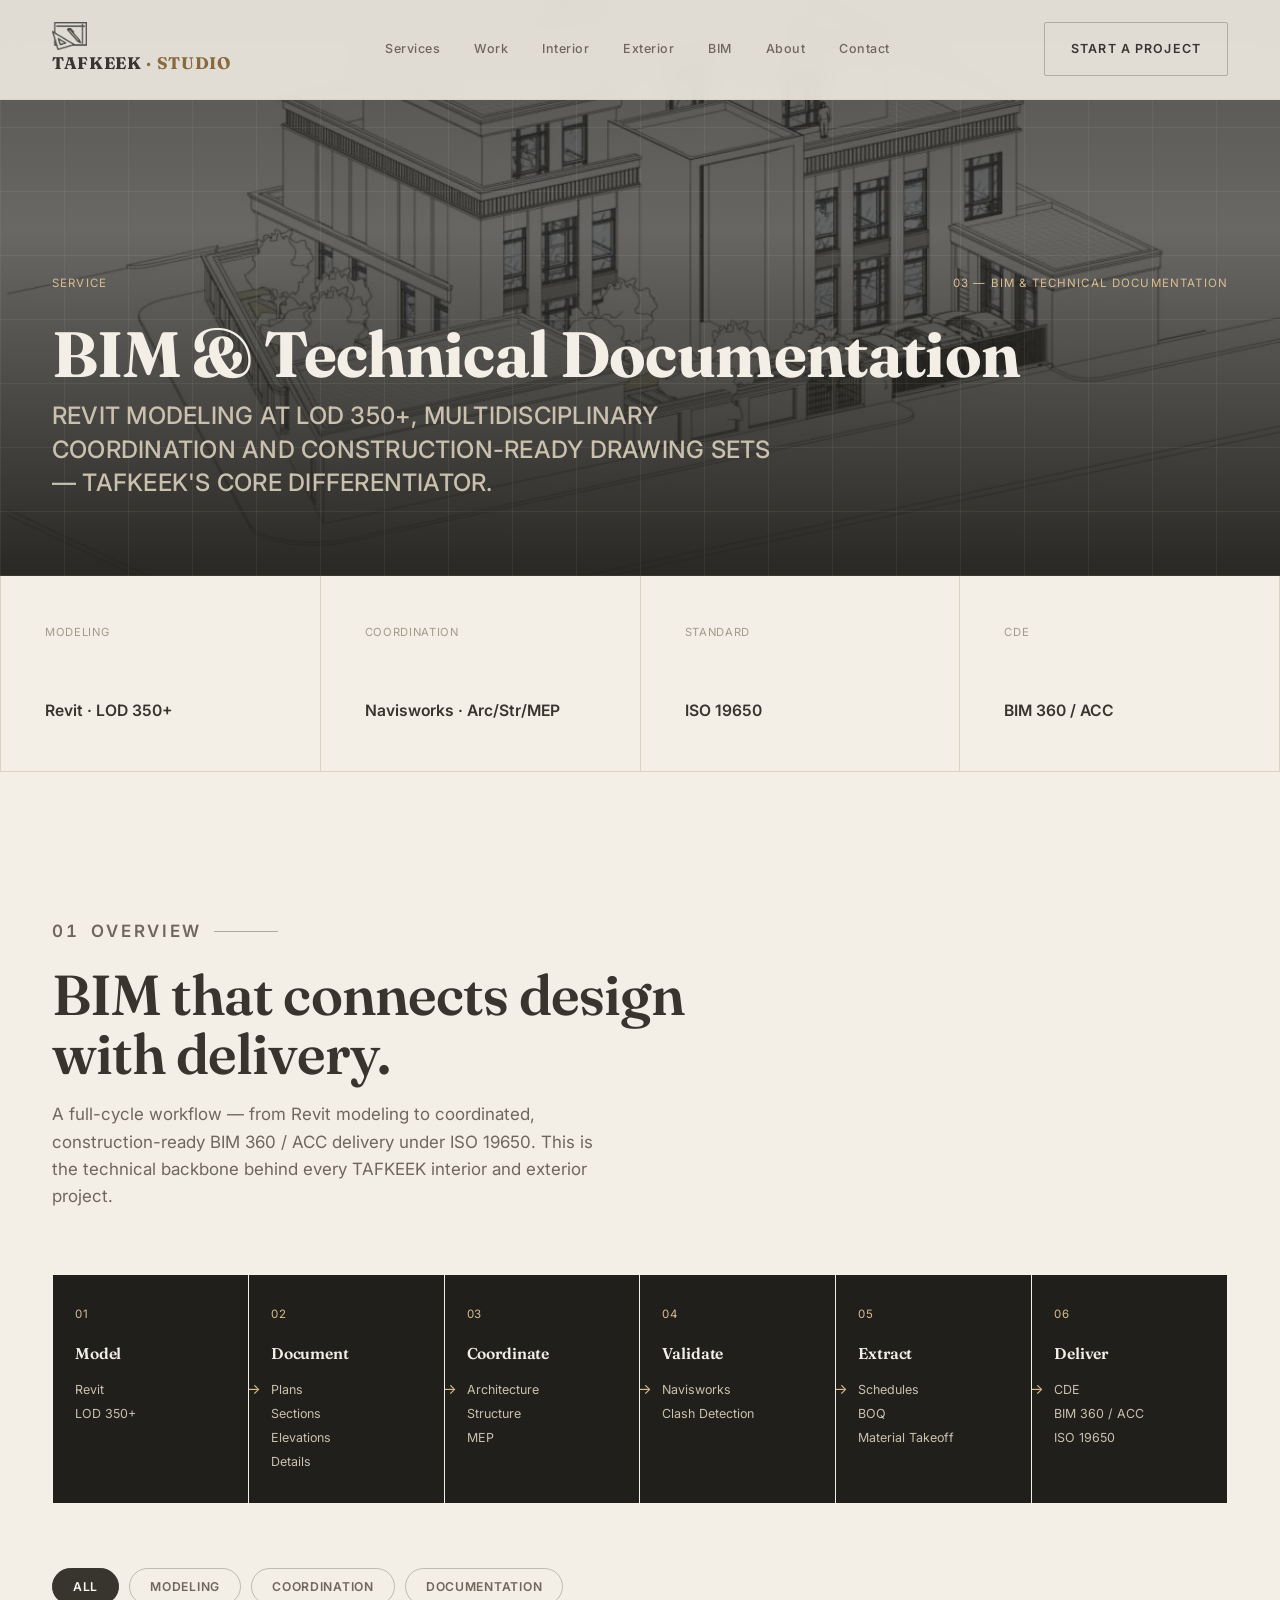
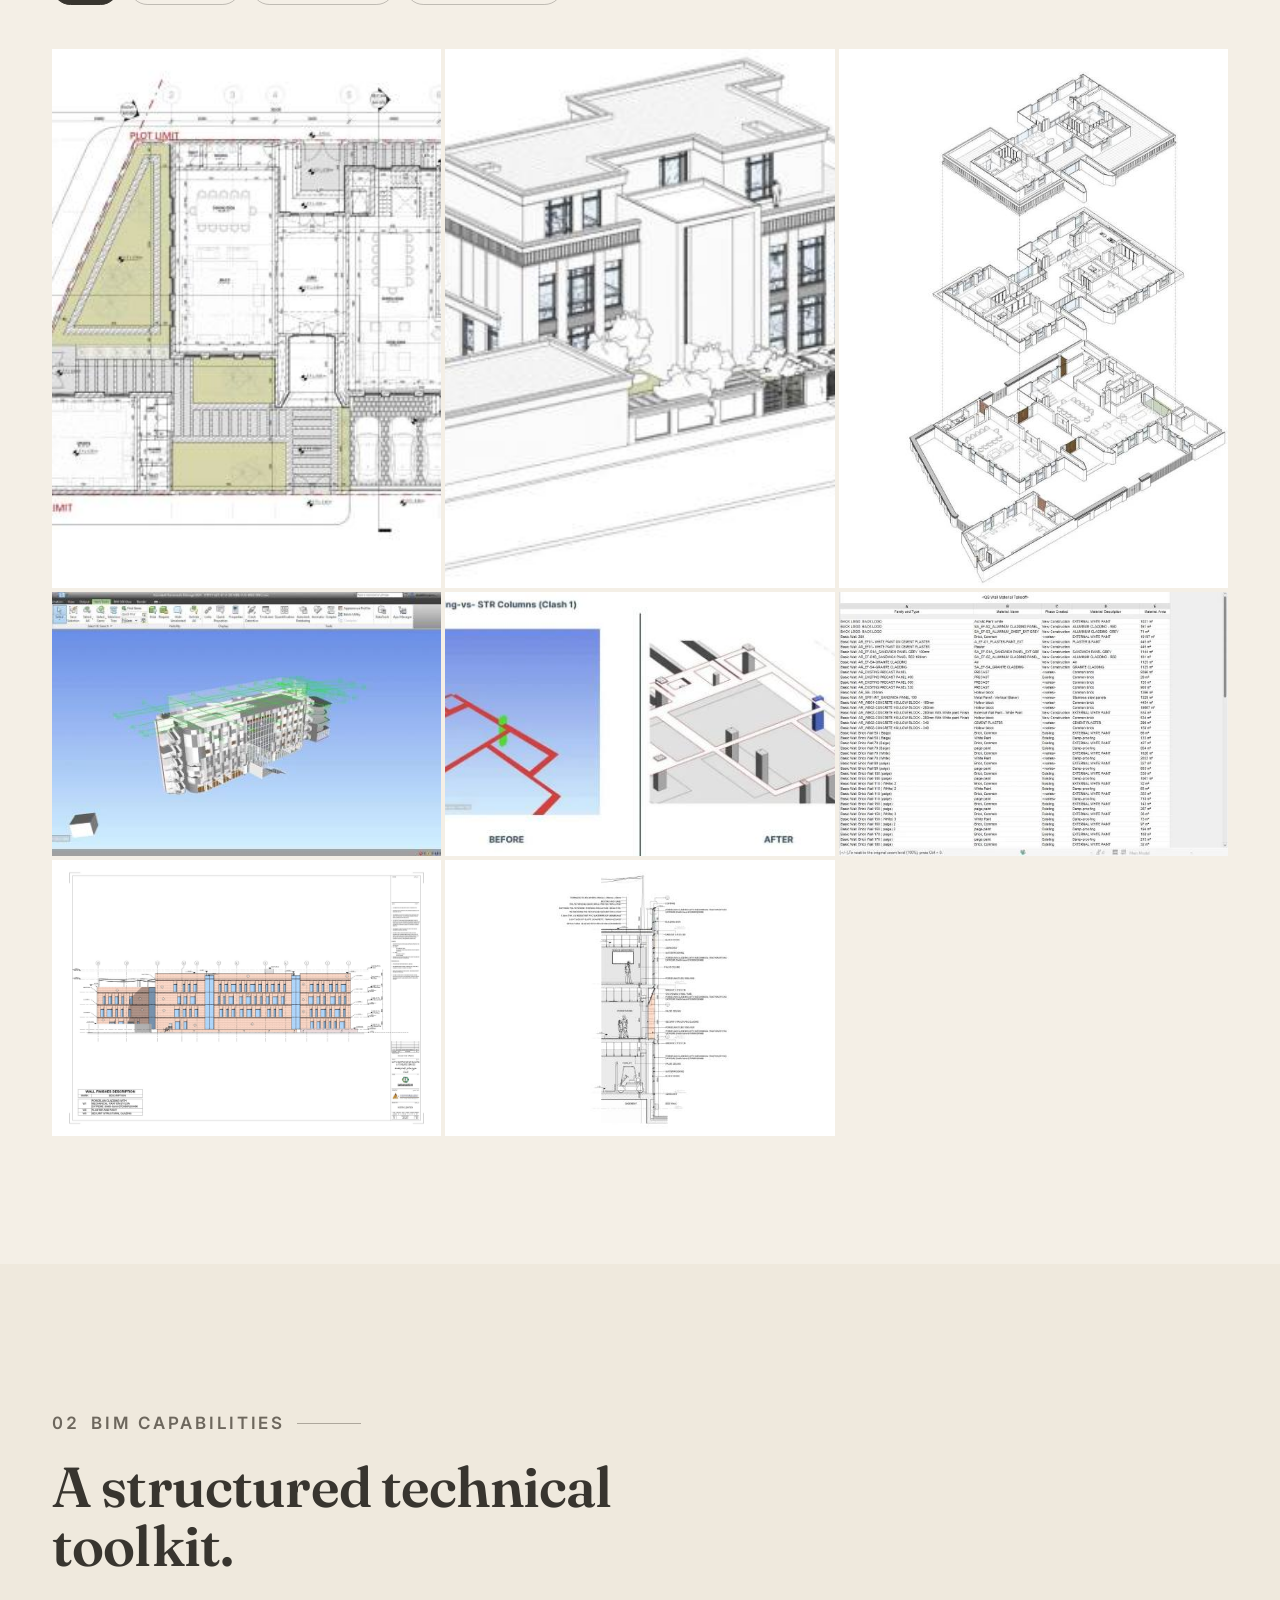
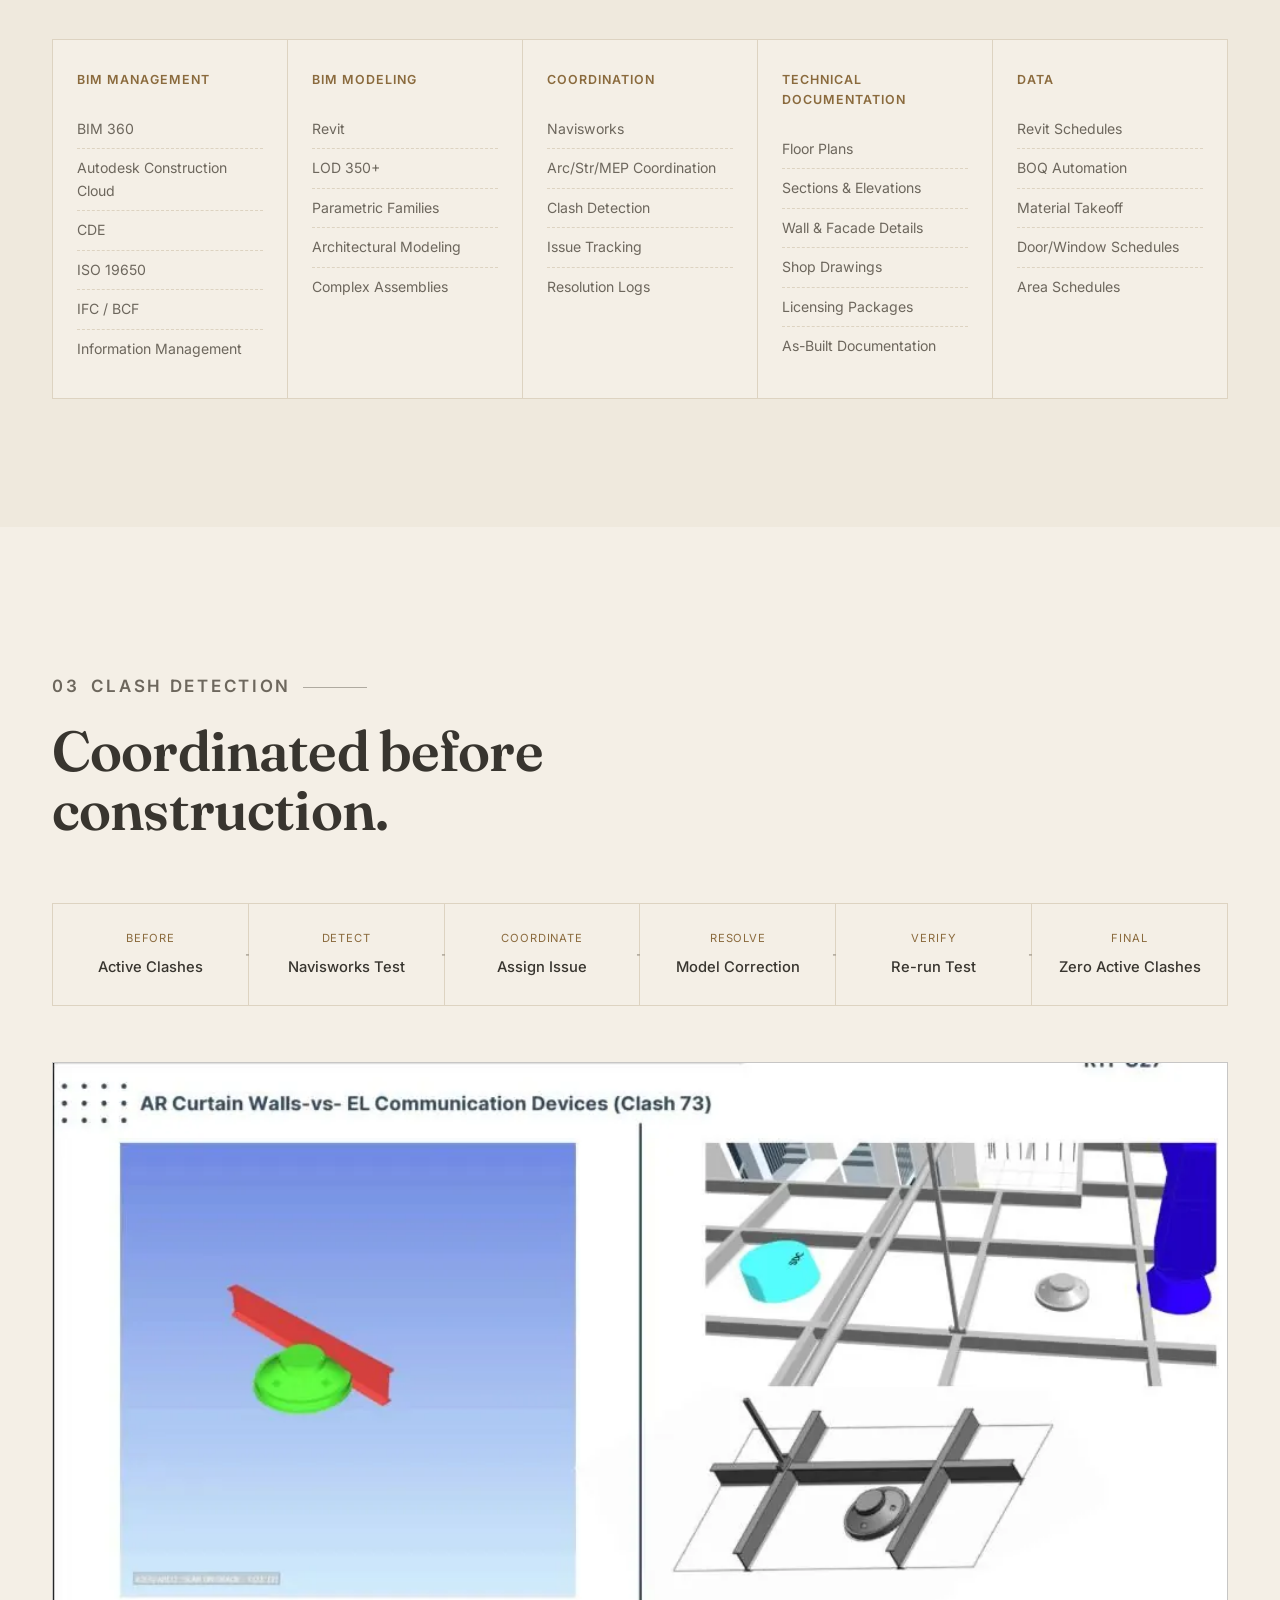
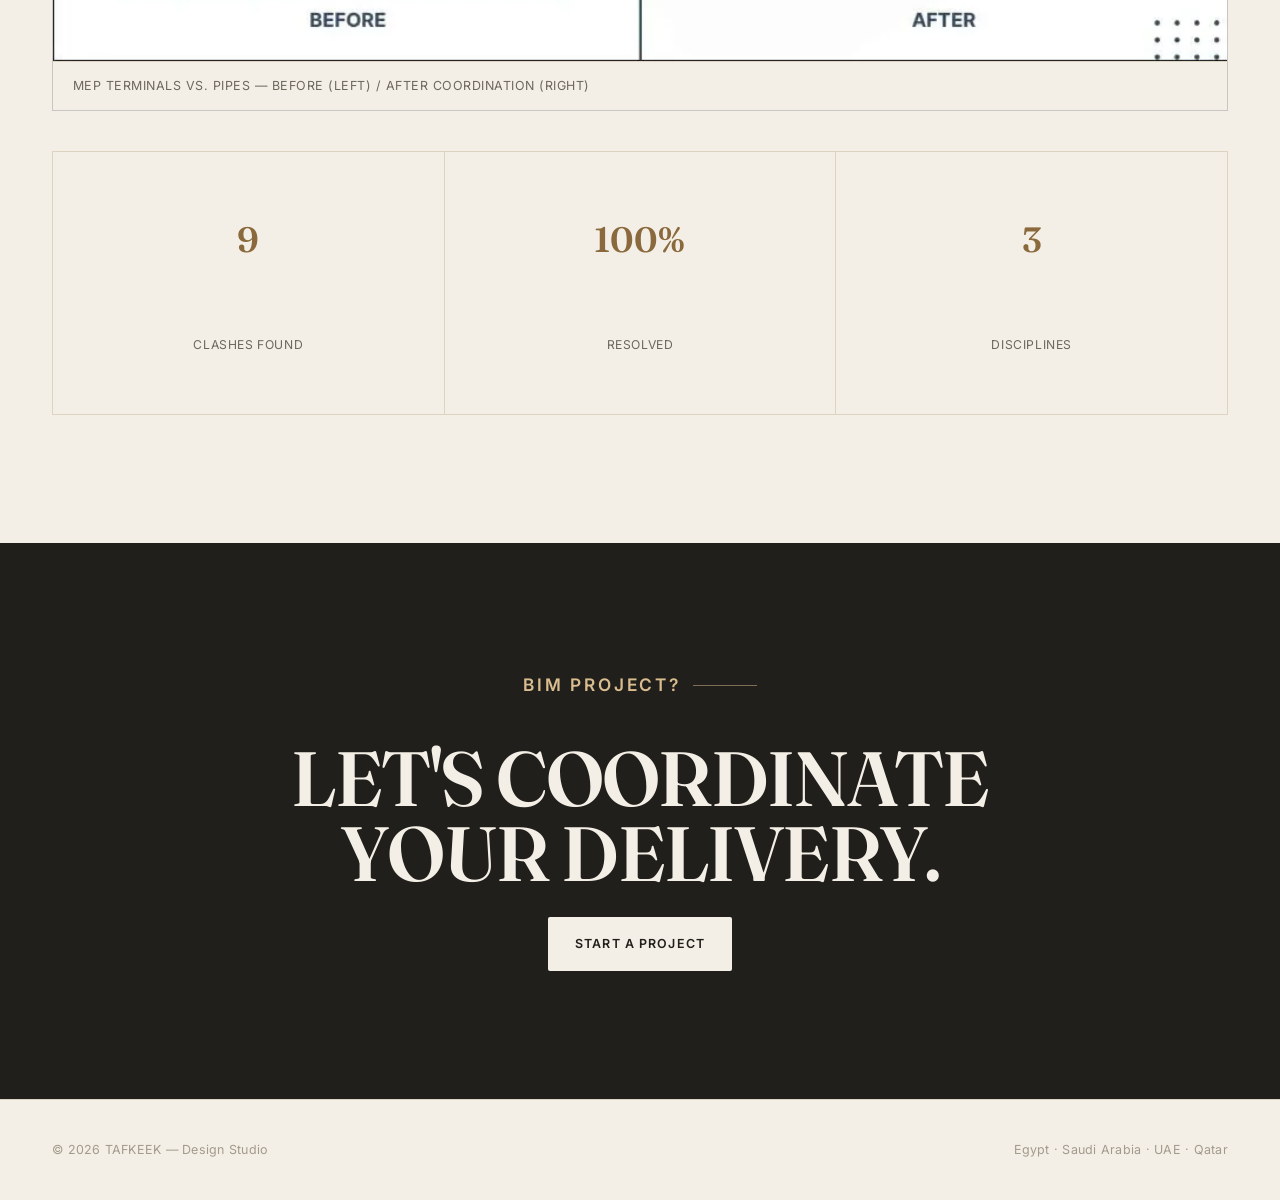
==== bim.html @ fb758d3e "Initial commit: TAFKEEK company portfolio site Multi-page static site (Interior, Exterior, BIM) with" ====
<!DOCTYPE html>
<html lang="en">
<head>
<meta charset="UTF-8">
<meta name="viewport" content="width=device-width, initial-scale=1.0">
<title>BIM &amp; Technical Documentation | TAFKEEK</title>
<meta name="description" content="TAFKEEK BIM & technical documentation — Revit modeling at LOD 350+, Navisworks coordination, clash detection and construction-ready drawing sets.">
<meta name="theme-color" content="#211f1b">
<meta property="og:type" content="website">
<meta property="og:title" content="BIM & Technical Documentation | TAFKEEK">
<meta property="og:image" content="img/model3d.webp">
<link rel="icon" type="image/png" sizes="32x32" href="img/favicon-32.png">
<link rel="preconnect" href="https://fonts.googleapis.com">
<link rel="preconnect" href="https://fonts.gstatic.com" crossorigin>
<link href="https://fonts.googleapis.com/css2?family=Fraunces:opsz,wght@9..144,500;9..144,600;9..144,700&family=Inter:wght@400;500;600;700&display=swap" rel="stylesheet">
<link rel="stylesheet" href="styles.css">
</head>
<body>

<header>
  <div class="nav">
    <a href="index.html#top" class="nav-id"><img src="img/tafkeek-icon.webp" alt="TAFKEEK" style="height:28px;width:auto;vertical-align:middle;margin-right:8px;">TAFKEEK<span> · STUDIO</span></a>
    <nav class="nav-links" id="navLinks">
      <a href="index.html#services">Services</a>
      <a href="index.html#work">Work</a>
      <a href="interior.html">Interior</a>
      <a href="exterior.html">Exterior</a>
      <a href="bim.html">BIM</a>
      <a href="index.html#about">About</a>
      <a href="index.html#contact">Contact</a>
    </nav>
    <div class="nav-actions">
      <a href="index.html#contact" class="btn btn-line">Start a Project</a>
      <button class="hamburger" id="hamburger" aria-label="Toggle menu" aria-expanded="false" aria-controls="navLinks">
        <span></span><span></span><span></span>
      </button>
    </div>
  </div>
</header>

<main id="top">

  <section class="hero cs-hero">
    <div class="hero-bg"><img decoding="async" fetchpriority="high" src="img/model3d.webp" alt="3D isometric Revit model exterior view"></div>
    <div class="hero-grid-overlay"></div>
    <div class="wrap hero-inner">
      <div class="hero-top-line"><span>Service</span><span>03 — BIM &amp; Technical Documentation</span></div>
      <h1 class="hero-name" style="font-size:clamp(2rem,5vw,4rem);">BIM &amp; Technical Documentation</h1>
      <p class="hero-headline-sm">Revit modeling at LOD 350+, multidisciplinary coordination and construction-ready drawing sets — TAFKEEK's core differentiator.</p>
    </div>
  </section>
  <div class="cs-meta-grid">
    <div><div class="k">Modeling</div><div class="v">Revit · LOD 350+</div></div>
    <div><div class="k">Coordination</div><div class="v">Navisworks · Arc/Str/MEP</div></div>
    <div><div class="k">Standard</div><div class="v">ISO 19650</div></div>
    <div><div class="k">CDE</div><div class="v">BIM 360 / ACC</div></div>
  </div>

  <section id="overview">
    <div class="wrap">
      <div class="section-head reveal">
        <p class="eyebrow"><span class="idx">01</span> Overview</p>
        <h2 class="display-lg">BIM that connects design with delivery.</h2>
        <p class="text-dim" style="color:var(--text-dim);">A full-cycle workflow — from Revit modeling to coordinated, construction-ready BIM 360 / ACC delivery under ISO 19650. This is the technical backbone behind every TAFKEEK interior and exterior project.</p>
      </div>
      <div class="bim-flow reveal" style="margin-bottom:64px;">
        <div class="bim-step" style="background:var(--charcoal);"><span class="num">01</span><h4>Model</h4><ul><li>Revit</li><li>LOD 350+</li></ul></div>
        <div class="bim-step" style="background:var(--charcoal);"><span class="num">02</span><h4>Document</h4><ul><li>Plans</li><li>Sections</li><li>Elevations</li><li>Details</li></ul></div>
        <div class="bim-step" style="background:var(--charcoal);"><span class="num">03</span><h4>Coordinate</h4><ul><li>Architecture</li><li>Structure</li><li>MEP</li></ul></div>
        <div class="bim-step" style="background:var(--charcoal);"><span class="num">04</span><h4>Validate</h4><ul><li>Navisworks</li><li>Clash Detection</li></ul></div>
        <div class="bim-step" style="background:var(--charcoal);"><span class="num">05</span><h4>Extract</h4><ul><li>Schedules</li><li>BOQ</li><li>Material Takeoff</li></ul></div>
        <div class="bim-step" style="background:var(--charcoal);"><span class="num">06</span><h4>Deliver</h4><ul><li>CDE</li><li>BIM 360 / ACC</li><li>ISO 19650</li></ul></div>
      </div>

      <div class="gallery-tabs" data-tabs-for="#bimGallery">
        <button class="gtab active" data-filter="all">All</button>
        <button class="gtab" data-filter="model">Modeling</button>
        <button class="gtab" data-filter="coordination">Coordination</button>
        <button class="gtab" data-filter="docs">Documentation</button>
      </div>
      <div class="editorial-gallery reveal-scale" id="bimGallery" data-lightbox-scope>
        <figure class="gallery-item" data-group="docs" data-lightbox data-full="img/floorplan.webp" data-caption="Fully annotated Revit ground floor plan, LOD 350, 1:100.">
          <img loading="lazy" decoding="async" src="img/thumbs/floorplan.jpg" alt="Fully annotated Revit ground floor plan"><figcaption class="egal-cap"><div class="t">Ground Floor Plan</div><div class="c">Revit · LOD 350 · 1:100</div></figcaption>
        </figure>
        <figure class="gallery-item" data-group="model" data-lightbox data-full="img/model3d.webp" data-caption="3D exterior view, LOD 350+ Revit model.">
          <img loading="lazy" decoding="async" src="img/thumbs/model3d.jpg" alt="3D isometric Revit model exterior view"><figcaption class="egal-cap"><div class="t">3D Exterior View</div><div class="c">LOD 350+ Revit Model</div></figcaption>
        </figure>
        <figure class="gallery-item" data-group="model" data-lightbox data-full="img/exploded.webp" data-caption="Exploded axonometric — multi-level breakdown.">
          <img loading="lazy" decoding="async" src="img/thumbs/exploded.jpg" alt="Exploded axonometric diagram of a building"><figcaption class="egal-cap"><div class="t">Exploded Axonometric</div><div class="c">Multi-Level Breakdown</div></figcaption>
        </figure>
        <figure class="gallery-item" data-group="coordination" data-lightbox data-full="img/navisworks.webp" data-caption="Navisworks — federated Arc/Str/MEP model.">
          <img loading="lazy" decoding="async" src="img/thumbs/navisworks.jpg" alt="Navisworks screenshot of federated model"><figcaption class="egal-cap"><div class="t">Navisworks Coordination</div><div class="c">Federated Arc/Str/MEP</div></figcaption>
        </figure>
        <figure class="gallery-item" data-group="coordination" data-lightbox data-full="img/bim-clash-columns.webp" data-caption="Clash detection, before and after — ceiling vs. structural columns.">
          <img loading="lazy" decoding="async" src="img/thumbs/bim-clash-columns.jpg" alt="Clash detection before and after, ceiling versus columns"><figcaption class="egal-cap"><div class="t">Clash — Ceiling vs. Columns</div><div class="c">Before / After</div></figcaption>
        </figure>
        <figure class="gallery-item" data-group="docs" data-lightbox data-full="img/schedule.webp" data-caption="Wall material takeoff — automated BOQ.">
          <img loading="lazy" decoding="async" src="img/thumbs/schedule.jpg" alt="Revit wall material takeoff schedule"><figcaption class="egal-cap"><div class="t">Wall Material Takeoff</div><div class="c">Automated BOQ</div></figcaption>
        </figure>
        <figure class="gallery-item" data-group="docs" data-lightbox data-full="img/bim-supplychain-elev-north.jpg" data-caption="Supply Administration Building (King Saud Medical City) — north elevation, real issued-for-tender drawing.">
          <img loading="lazy" decoding="async" src="img/thumbs/bim-supplychain-elev-north.jpg" alt="Supply Administration Building north elevation, issued-for-tender drawing"><figcaption class="egal-cap"><div class="t">North Elevation</div><div class="c">Supply Chain — Riyadh · Issued for Tender</div></figcaption>
        </figure>
        <figure class="gallery-item" data-group="docs" data-lightbox data-full="img/bim-supplychain-detail-wall.jpg" data-caption="Wall section detail — porcelain cladding, waterproofing and structural glazing build-up, issued for tender.">
          <img loading="lazy" decoding="async" src="img/thumbs/bim-supplychain-detail-wall.jpg" alt="Annotated wall section detail, real issued-for-tender drawing"><figcaption class="egal-cap"><div class="t">Wall &amp; Facade Detail</div><div class="c">Supply Chain — Riyadh</div></figcaption>
        </figure>
      </div>
    </div>
  </section>

  <section id="capabilities" class="on-cool">
    <div class="wrap">
      <div class="section-head reveal">
        <p class="eyebrow"><span class="idx">02</span> BIM Capabilities</p>
        <h2 class="display-lg">A structured technical toolkit.</h2>
      </div>
      <div class="cap-grid reveal">
        <div class="cap-col">
          <h4>BIM Management</h4>
          <ul><li>BIM 360</li><li>Autodesk Construction Cloud</li><li>CDE</li><li>ISO 19650</li><li>IFC / BCF</li><li>Information Management</li></ul>
        </div>
        <div class="cap-col">
          <h4>BIM Modeling</h4>
          <ul><li>Revit</li><li>LOD 350+</li><li>Parametric Families</li><li>Architectural Modeling</li><li>Complex Assemblies</li></ul>
        </div>
        <div class="cap-col">
          <h4>Coordination</h4>
          <ul><li>Navisworks</li><li>Arc/Str/MEP Coordination</li><li>Clash Detection</li><li>Issue Tracking</li><li>Resolution Logs</li></ul>
        </div>
        <div class="cap-col">
          <h4>Technical Documentation</h4>
          <ul><li>Floor Plans</li><li>Sections &amp; Elevations</li><li>Wall &amp; Facade Details</li><li>Shop Drawings</li><li>Licensing Packages</li><li>As-Built Documentation</li></ul>
        </div>
        <div class="cap-col">
          <h4>Data</h4>
          <ul><li>Revit Schedules</li><li>BOQ Automation</li><li>Material Takeoff</li><li>Door/Window Schedules</li><li>Area Schedules</li></ul>
        </div>
      </div>
    </div>
  </section>

  <section id="clash">
    <div class="wrap">
      <div class="section-head reveal">
        <p class="eyebrow"><span class="idx">03</span> Clash Detection</p>
        <h2 class="display-lg">Coordinated before construction.</h2>
      </div>
      <div class="clash-flow reveal">
        <div class="clash-step"><div class="k">Before</div><div class="v">Active Clashes</div></div>
        <div class="clash-step"><div class="k">Detect</div><div class="v">Navisworks Test</div></div>
        <div class="clash-step"><div class="k">Coordinate</div><div class="v">Assign Issue</div></div>
        <div class="clash-step"><div class="k">Resolve</div><div class="v">Model Correction</div></div>
        <div class="clash-step"><div class="k">Verify</div><div class="v">Re-run Test</div></div>
        <div class="clash-step"><div class="k">Final</div><div class="v">Zero Active Clashes</div></div>
      </div>
      <div class="clash-compare reveal-scale">
        <figure>
          <img decoding="async" loading="lazy" src="img/bim-clash-mep.webp" alt="Navisworks clash detection — MEP terminals versus pipes, shown before and after coordination">
          <figcaption>MEP Terminals vs. Pipes — Before (left) / After Coordination (right)</figcaption>
        </figure>
      </div>
      <div class="clash-stats reveal">
        <div><div class="num">9</div><div class="lbl">Clashes Found</div></div>
        <div><div class="num">100%</div><div class="lbl">Resolved</div></div>
        <div><div class="num">3</div><div class="lbl">Disciplines</div></div>
      </div>
    </div>
  </section>

  <section class="on-charcoal">
    <div class="wrap cta-block">
      <p class="eyebrow" style="justify-content:center;">BIM Project?</p>
      <h2 class="display-xl">LET'S COORDINATE<br>YOUR DELIVERY.</h2>
      <div class="cta-buttons">
        <a href="index.html#contact" class="btn btn-solid">Start a Project</a>
      </div>
    </div>
  </section>

</main>

<footer>
  <div class="wrap footer-inner">
    <p>&copy; <span id="year"></span> TAFKEEK — Design Studio</p>
    <p>Egypt · Saudi Arabia · UAE · Qatar</p>
  </div>
</footer>

<div class="lightbox" id="lightbox">
  <button class="lb-close" id="lbClose" aria-label="Close">✕</button>
  <button class="lb-arrow lb-prev" id="lbPrev" aria-label="Previous image">←</button>
  <img loading="lazy" decoding="async" id="lbImg" src="" alt="">
  <button class="lb-arrow lb-next" id="lbNext" aria-label="Next image">→</button>
  <div class="lb-cap" id="lbCap"></div>
</div>

<script src="script.js" defer></script>
</body>
</html>
---- styles.css ----
/* ============================================================
   TAFKEEK — Design Studio (Interior · Exterior · BIM)
   Shared design system: warm editorial studio aesthetic.
   Cream / ink / gold. Fraunces display + Inter body. Sharp corners.
   Adapted from the TAFKEEK brand identity (see CLAUDE.md) and from
   the layout system of the sister personal-portfolio project.
   ============================================================ */

:root{
  --cream:      #f4efe6;
  --cream-alt:  #faf7f1;
  --ink:        #38352f;
  --ink-soft:   #6d675d;
  --ink-faint:  #a29a8c;
  --gold:       #a9834f;
  --gold-deep:  #8a6a3d;
  --line:       #ddd3c1;
  --deep:       #211f1b;

  /* mapped aliases so component patterns read the same as the sister site */
  --stone:      var(--cream);
  --stone-soft: var(--cream-alt);
  --paper:      var(--cream-alt);
  --cool-gray:  #efe9dd;
  --charcoal:   var(--deep);
  --charcoal-2: #2a2723;
  --bronze:     var(--gold);
  --bronze-2:   var(--gold-deep);
  --bronze-soft:#d9bd8f;
  --line-strong: rgba(56,53,47,0.28);
  --line-soft:   rgba(56,53,47,0.13);
  --text:       var(--ink);
  --text-dim:   var(--ink-soft);
  --text-faint: var(--ink-faint);
  --on-dark:      var(--cream);
  --on-dark-dim:  #c9c0ae;
  --on-dark-line: rgba(244,239,230,0.16);
  --radius: 2px;
  --ease: cubic-bezier(.16,.8,.24,1);
  --font: 'Inter', -apple-system, BlinkMacSystemFont, sans-serif;
  --font-display: 'Fraunces', Georgia, serif;
}

*{ box-sizing:border-box; margin:0; padding:0; }
html{ scroll-behavior:smooth; }
body{
  background:var(--cream);
  color:var(--text);
  font-family:var(--font);
  line-height:1.6;
  -webkit-font-smoothing:antialiased;
  overflow-x:hidden;
}
img{ max-width:100%; display:block; }
a{ color:inherit; text-decoration:none; }
a:focus-visible, button:focus-visible, input:focus-visible, textarea:focus-visible, select:focus-visible{
  outline:2px solid var(--gold-deep); outline-offset:3px;
}
::selection{ background:var(--gold); color:#fff; }
ul{ list-style:none; }
button{ font-family:inherit; cursor:pointer; }
input, textarea, select{ font-family:inherit; }

.wrap{ max-width:1240px; margin:0 auto; padding:0 32px; }
section{ padding:128px 0; position:relative; }
.section-tight{ padding:88px 0; }
.on-cool{ background:var(--cool-gray); }
.on-charcoal{ background:var(--charcoal); color:var(--on-dark); }
.on-charcoal .text-dim{ color:var(--on-dark-dim); }

h1,h2,h3,h4{ font-family:var(--font-display); font-weight:600; letter-spacing:-0.01em; color:var(--text); }
.on-charcoal h1, .on-charcoal h2, .on-charcoal h3, .on-charcoal h4,
.hero h1, .hero h2, .hero h3, .hero h4{ color:var(--on-dark); }

.eyebrow{
  font-size:0.76rem; font-weight:600; letter-spacing:0.16em; text-transform:uppercase;
  font-family:var(--font); color:var(--gold-deep); display:flex; align-items:center; gap:12px; margin-bottom:20px;
}
.on-charcoal .eyebrow{ color:var(--bronze-soft); }
.eyebrow .idx{ font-variant-numeric:tabular-nums; }
.eyebrow::after{ content:''; height:1px; flex:1; max-width:64px; background:currentColor; opacity:0.5; }

.display-xl{ font-size:clamp(2.6rem, 6vw, 5.4rem); line-height:0.98; letter-spacing:-0.02em; font-weight:600; }
.display-lg{ font-size:clamp(2.1rem, 4.4vw, 3.6rem); line-height:1.05; letter-spacing:-0.015em; font-weight:600; }
.display-md{ font-size:clamp(1.7rem, 3vw, 2.4rem); line-height:1.12; letter-spacing:-0.01em; font-weight:600; }

.section-head{ max-width:680px; margin-bottom:64px; }
.section-head p{ color:var(--text-dim); font-size:1.06rem; max-width:560px; margin-top:18px; }
.section-head.center{ margin-left:auto; margin-right:auto; text-align:center; }
.section-head.center .eyebrow{ justify-content:center; }
.section-head.center .eyebrow::after{ display:none; }
.section-head.center p{ margin-left:auto; margin-right:auto; }

/* reveal-on-scroll */
.reveal{ opacity:0; transform:translateY(22px); transition:opacity .7s var(--ease), transform .7s var(--ease); }
.reveal-left{ opacity:0; transform:translateX(-26px); transition:opacity .65s var(--ease), transform .65s var(--ease); }
.reveal-right{ opacity:0; transform:translateX(26px); transition:opacity .65s var(--ease), transform .65s var(--ease); }
.reveal-scale{ opacity:0; transform:scale(.92); transition:opacity .55s ease, transform .55s cubic-bezier(.2,.8,.3,1.15); }
.reveal.in-view, .reveal-left.in-view, .reveal-right.in-view, .reveal-scale.in-view{ opacity:1; transform:none; }
@media (prefers-reduced-motion: reduce){
  .reveal, .reveal-left, .reveal-right, .reveal-scale{ opacity:1; transform:none; transition:none; }
}

/* Buttons */
.btn{
  display:inline-flex; align-items:center; gap:10px;
  font-size:0.78rem; font-weight:600; letter-spacing:0.09em; text-transform:uppercase;
  padding:16px 26px; border-radius:var(--radius); border:1px solid transparent;
  transition:background .25s var(--ease), color .25s var(--ease), border-color .25s var(--ease);
  white-space:nowrap;
}
.btn-solid{ background:var(--ink); color:var(--cream-alt); }
.btn-solid:hover{ background:var(--gold-deep); }
.on-charcoal .btn-solid{ background:var(--on-dark); color:var(--charcoal); }
.on-charcoal .btn-solid:hover{ background:var(--bronze-soft); }
.btn-line{ border-color:var(--line-strong); color:var(--text); }
.btn-line:hover{ border-color:var(--ink); background:var(--ink); color:var(--cream-alt); }
.on-charcoal .btn-line{ border-color:var(--on-dark-line); color:var(--on-dark); }
.on-charcoal .btn-line:hover{ border-color:var(--on-dark); background:var(--on-dark); color:var(--charcoal); }
.btn-row{ display:flex; gap:14px; flex-wrap:wrap; }

/* Navigation */
header{ position:fixed; top:0; left:0; right:0; z-index:200; border-bottom:1px solid var(--line); }
header::before{
  content:''; position:absolute; inset:0; z-index:-1;
  background:color-mix(in srgb, var(--cream) 88%, transparent);
  backdrop-filter:blur(10px);
}
.nav{ display:flex; align-items:center; justify-content:space-between; padding:22px 32px; max-width:1240px; margin:0 auto; }
.nav-id{ font-family:var(--font-display); font-size:1.05rem; font-weight:700; letter-spacing:0.04em; }
.nav-id span{ color:var(--gold-deep); }
.nav-links{ display:flex; gap:34px; align-items:center; }
.nav-links a{ font-size:0.78rem; font-weight:500; letter-spacing:0.04em; color:var(--text-dim); transition:color .2s ease; padding:4px 0; position:relative; }
.nav-links a:hover{ color:var(--text); }
.nav-actions{ display:flex; align-items:center; gap:18px; }
.hamburger{ display:none; flex-direction:column; gap:5px; background:none; border:none; padding:8px; }
.hamburger span{ width:22px; height:1.5px; background:var(--text); display:block; }

/* Hero */
.hero{ position:relative; min-height:100vh; display:flex; align-items:flex-end; padding-top:120px; padding-bottom:0; overflow:hidden; background:var(--charcoal); color:var(--on-dark); }
.hero-bg{ position:absolute; inset:0; z-index:0; }
.hero-bg img{ width:100%; height:100%; object-fit:cover; opacity:0.5; }
.hero-bg::after{ content:''; position:absolute; inset:0; background:linear-gradient(180deg, rgba(33,31,27,0.55) 0%, rgba(33,31,27,0.35) 40%, rgba(33,31,27,0.92) 100%); }
.hero-grid-overlay{
  position:absolute; inset:0; z-index:1; pointer-events:none; opacity:0.4;
  background-image:linear-gradient(90deg, var(--on-dark-line) 1px, transparent 1px), linear-gradient(0deg, var(--on-dark-line) 1px, transparent 1px);
  background-size:64px 64px;
}
.hero-inner{ position:relative; z-index:3; width:100%; padding-bottom:76px; }
.hero-top-line{ display:flex; justify-content:space-between; align-items:baseline; margin-bottom:30px; font-size:0.72rem; letter-spacing:0.1em; text-transform:uppercase; color:var(--bronze-soft); }
.hero-name{ font-family:var(--font-display); font-size:clamp(2.4rem, 6vw, 5rem); line-height:0.98; letter-spacing:-0.01em; font-weight:700; color:var(--on-dark); margin-bottom:14px; }
.hero-headline-sm{ font-size:clamp(1.05rem, 2.2vw, 1.5rem); line-height:1.4; letter-spacing:0.01em; font-weight:500; color:var(--on-dark-dim); text-transform:uppercase; max-width:48ch; font-family:var(--font); }
.hero-headline-sm .dim{ color:var(--on-dark-dim); opacity:0.5; margin:0 2px; }
.hero-headline .accent, .hero-headline-sm .accent{ color:var(--bronze-soft); }
.hero-sub{ margin-top:30px; display:flex; justify-content:space-between; align-items:flex-end; gap:40px; flex-wrap:wrap; }
.hero-sub p{ font-size:1.15rem; color:var(--on-dark-dim); max-width:440px; line-height:1.5; }
.hero-cta{ display:flex; gap:14px; flex-wrap:wrap; }
.hero-meta{ margin-top:52px; padding-top:26px; border-top:1px solid var(--on-dark-line); display:flex; justify-content:space-between; align-items:center; flex-wrap:wrap; gap:16px; font-size:0.78rem; letter-spacing:0.03em; color:var(--on-dark-dim); }
.hero-meta strong{ color:var(--on-dark); font-weight:500; }
.hero-scroll{ position:absolute; left:50%; bottom:28px; transform:translateX(-50%); z-index:3; width:26px; height:42px; border:1px solid var(--on-dark-line); border-radius:14px; display:flex; justify-content:center; padding-top:8px; }
.hero-scroll span{ width:3px; height:7px; border-radius:2px; background:var(--bronze-soft); animation:heroScrollDot 1.8s ease infinite; }
@keyframes heroScrollDot{ 0%{ opacity:1; transform:translateY(0); } 70%{ opacity:0; transform:translateY(10px); } 100%{ opacity:0; transform:translateY(0); } }
@media (prefers-reduced-motion: reduce){ .hero-scroll span{ animation:none; } }
@media (max-width:640px){ .hero-scroll{ display:none; } }

/* Stats strip */
.stats-strip{ background:var(--charcoal-2); color:var(--on-dark); border-top:1px solid var(--on-dark-line); }
.stats-row{ display:grid; grid-template-columns:repeat(4,1fr); }
.stats-row div{ padding:36px 32px; border-left:1px solid var(--on-dark-line); }
.stats-row div:first-child{ border-left:none; }
.stat-num{ font-family:var(--font-display); font-size:2.1rem; font-weight:600; letter-spacing:-0.01em; font-variant-numeric:tabular-nums; }
.stat-lbl{ font-size:0.74rem; letter-spacing:0.05em; text-transform:uppercase; color:var(--on-dark-dim); margin-top:8px; }

/* Services / pillars grid */
.services-grid{ display:grid; grid-template-columns:repeat(3,1fr); gap:1px; background:var(--line); border:1px solid var(--line); }
.service-card{ background:var(--cream); text-decoration:none; color:var(--text); display:block; padding:0; }
.service-card .sc-thumb{ aspect-ratio:4/3; overflow:hidden; background:var(--charcoal); }
.service-card .sc-thumb img{ width:100%; height:100%; object-fit:cover; transition:transform .6s var(--ease); }
.service-card:hover .sc-thumb img{ transform:scale(1.04); }
.service-card .sc-body{ padding:28px 26px 32px; }
.service-card .sc-eyebrow{ font-size:0.7rem; letter-spacing:0.08em; text-transform:uppercase; color:var(--gold-deep); margin-bottom:10px; }
.service-card h3{ font-size:1.45rem; margin-bottom:12px; }
.service-card p{ font-size:0.92rem; color:var(--text-dim); margin-bottom:16px; }
.service-card .sc-link{ font-size:0.76rem; font-weight:600; letter-spacing:0.05em; text-transform:uppercase; display:inline-flex; align-items:center; gap:8px; font-family:var(--font); }
.service-card .sc-link .arrow{ transition:transform .25s var(--ease); }
.service-card:hover .sc-link .arrow{ transform:translateX(4px); }
@media (max-width:900px){ .services-grid{ grid-template-columns:1fr; } }

/* Selected work list */
.selected-label{ font-size:0.76rem; font-weight:600; letter-spacing:0.1em; text-transform:uppercase; color:var(--text-faint); margin-bottom:20px; }
.work-list{ display:flex; flex-direction:column; }
.work-row{ display:grid; grid-template-columns:60px 1.1fr 1.4fr; gap:36px; align-items:center; padding:38px 0; border-top:1px solid var(--line); text-decoration:none; color:var(--text); transition:background .3s ease; }
.work-list a.work-row:last-child{ border-bottom:1px solid var(--line); }
.work-row:hover{ background:var(--cream-alt); }
.work-idx{ font-size:0.82rem; color:var(--text-faint); font-variant-numeric:tabular-nums; }
.work-info h3{ font-size:1.6rem; margin-bottom:8px; }
.work-tags{ display:flex; flex-wrap:wrap; gap:8px 16px; font-size:0.78rem; color:var(--text-dim); font-family:var(--font); }
.work-tags span:not(:last-child)::after{ content:'·'; margin-left:16px; color:var(--text-faint); }
.work-thumb{ aspect-ratio:16/10; overflow:hidden; position:relative; }
.work-thumb img{ width:100%; height:100%; object-fit:cover; transition:transform .6s var(--ease); }
.work-row:hover .work-thumb img{ transform:scale(1.045); }
.work-arrow{ position:absolute; right:14px; bottom:14px; width:40px; height:40px; border-radius:50%; background:var(--ink); color:var(--cream-alt); display:flex; align-items:center; justify-content:center; font-size:1rem; opacity:0; transform:translate(6px,6px); transition:all .3s var(--ease); }
.work-row:hover .work-arrow{ opacity:1; transform:translate(0,0); }
@media (max-width:860px){ .work-row{ grid-template-columns:1fr; gap:16px; } .work-idx{ display:none; } }

/* BIM workflow */
.bim-flow{ display:grid; grid-template-columns:repeat(6,1fr); gap:1px; background:var(--on-dark-line); border:1px solid var(--on-dark-line); margin-bottom:64px; }
.bim-step{ background:var(--charcoal); padding:30px 22px; position:relative; }
.bim-step .num{ font-size:0.72rem; color:var(--bronze-soft); letter-spacing:0.06em; margin-bottom:18px; display:block; }
.bim-step h4{ font-size:0.98rem; margin-bottom:12px; color:var(--on-dark); }
.bim-step ul{ font-size:0.78rem; color:var(--on-dark-dim); line-height:1.9; font-family:var(--font); }
.bim-step:not(:last-child)::after{ content:'→'; position:absolute; right:-13px; top:50%; transform:translateY(-50%); color:var(--bronze-soft); font-size:0.9rem; z-index:2; }
@media (max-width:960px){ .bim-flow{ grid-template-columns:repeat(2,1fr); } .bim-step:not(:last-child)::after{ display:none; } }

/* Capabilities grid */
.cap-grid{ display:grid; grid-template-columns:repeat(5,1fr); gap:1px; background:var(--line); border:1px solid var(--line); }
.cap-col{ background:var(--cream); padding:30px 24px; }
.cap-col h4{ font-size:0.78rem; letter-spacing:0.08em; text-transform:uppercase; color:var(--gold-deep); margin-bottom:20px; font-family:var(--font); }
.cap-col li{ font-size:0.88rem; color:var(--text-dim); padding:8px 0; border-bottom:1px dashed var(--line); }
.cap-col li:last-child{ border-bottom:none; }
@media (max-width:960px){ .cap-grid{ grid-template-columns:1fr 1fr; } }
@media (max-width:560px){ .cap-grid{ grid-template-columns:1fr; } }

/* Galleries */
.gallery-tabs{ display:flex; gap:10px; margin-bottom:44px; flex-wrap:wrap; }
.gtab{ font-size:0.76rem; font-weight:600; letter-spacing:0.06em; text-transform:uppercase; padding:10px 20px; border:1px solid var(--line-strong); border-radius:20px; background:transparent; color:var(--text-dim); transition:all .2s ease; }
.gtab:hover{ color:var(--text); border-color:var(--text); }
.gtab.active{ background:var(--ink); color:var(--cream-alt); border-color:var(--ink); }
.editorial-gallery{ display:grid; grid-template-columns:repeat(3,1fr); gap:4px; }
.editorial-gallery.dense{ grid-template-columns:repeat(4,1fr); }
.editorial-gallery figure{ position:relative; overflow:hidden; cursor:pointer; background:var(--charcoal); }
.editorial-gallery figure.tall{ grid-row:span 2; }
.editorial-gallery figure.wide{ grid-column:span 2; }
.editorial-gallery img{ width:100%; height:100%; object-fit:cover; display:block; transition:transform .6s var(--ease); min-height:260px; }
.editorial-gallery.dense img{ min-height:190px; }
.editorial-gallery figure:hover img{ transform:scale(1.045); }
.egal-cap{ position:absolute; left:0; right:0; bottom:0; padding:22px 22px 18px; background:linear-gradient(0deg, rgba(33,31,27,0.86) 0%, transparent 100%); color:var(--on-dark); opacity:0; transform:translateY(8px); transition:all .35s var(--ease); }
.editorial-gallery figure:hover .egal-cap{ opacity:1; transform:translateY(0); }
.egal-cap .t{ font-size:1rem; font-weight:600; font-family:var(--font-display); }
.egal-cap .c{ font-size:0.74rem; color:var(--on-dark-dim); margin-top:4px; letter-spacing:0.03em; font-family:var(--font); }
.gallery-item.hidden{ display:none; }
@media (max-width:860px){ .editorial-gallery, .editorial-gallery.dense{ grid-template-columns:1fr 1fr; } .editorial-gallery figure.tall{ grid-row:auto; } }
@media (max-width:560px){ .editorial-gallery, .editorial-gallery.dense{ grid-template-columns:1fr; } .editorial-gallery figure.wide{ grid-column:auto; } }

/* Featured video block */
.video-feature{ display:grid; grid-template-columns:0.9fr 1.1fr; gap:2px; background:var(--line-strong); margin-bottom:44px; }
.video-feature-media{ background:#000; display:flex; align-items:center; justify-content:center; overflow:hidden; }
.video-feature-media video{ width:100%; height:100%; max-height:480px; object-fit:cover; display:block; }
.video-feature-body{ background:var(--charcoal); color:var(--on-dark); padding:36px; display:flex; flex-direction:column; justify-content:center; }
.video-feature-body h3{ font-size:1.35rem; margin-bottom:8px; }
.video-feature-body p{ color:var(--on-dark-dim); font-size:0.92rem; margin-top:14px; max-width:44ch; }
@media (max-width:800px){ .video-feature{ grid-template-columns:1fr; } .video-feature-media video{ max-height:360px; } }

/* Title block strip */
.titleblock{ border-top:1px solid var(--on-dark-line); }
.titleblock .wrap{ display:grid; grid-template-columns:repeat(4,1fr); }
.tb-field{ padding:20px 24px; border-left:1px solid var(--on-dark-line); }
.tb-field:first-child{ border-left:none; padding-left:0; }
.tb-field .k{ font-size:0.68rem; letter-spacing:0.08em; text-transform:uppercase; color:var(--bronze-soft); margin-bottom:6px; }
.tb-field .v{ font-size:0.88rem; color:var(--on-dark); }
@media (max-width:760px){
  .titleblock .wrap{ grid-template-columns:1fr 1fr; }
  .tb-field{ border-left:none; border-top:1px solid var(--on-dark-line); padding:16px 0; }
  .tb-field:nth-child(odd){ padding-right:16px; }
  .tb-field:nth-child(even){ padding-left:16px; border-left:1px solid var(--on-dark-line); }
  .tb-field:first-child, .tb-field:nth-child(2){ border-top:none; }
}

/* Compare blocks (design ↔ BIM) */
.compare-list{ display:flex; flex-direction:column; gap:64px; }
.compare{ display:grid; grid-template-columns:1fr 1fr; gap:2px; background:var(--line-strong); }
.compare figure{ position:relative; aspect-ratio:5/4; overflow:hidden; background:var(--charcoal); }
.compare img{ width:100%; height:100%; object-fit:cover; }
.compare figcaption{ position:absolute; top:16px; left:16px; font-size:0.7rem; letter-spacing:0.08em; text-transform:uppercase; color:var(--on-dark); background:rgba(33,31,27,0.68); padding:7px 12px; }
.compare-title{ text-align:center; margin-top:22px; font-size:0.9rem; color:var(--text-dim); }
.compare-title strong{ color:var(--text); font-weight:600; }
@media (max-width:700px){ .compare{ grid-template-columns:1fr; } }

.flow-inline{ display:flex; align-items:center; justify-content:center; gap:10px; flex-wrap:wrap; margin:56px 0; font-size:0.82rem; letter-spacing:0.04em; text-transform:uppercase; color:var(--text-dim); }
.flow-inline span{ padding:10px 16px; border:1px solid var(--line-strong); }
.flow-inline .sep{ border:none; padding:0; color:var(--text-faint); }

/* Technical documentation */
.doc-grid{ display:grid; grid-template-columns:repeat(3,1fr); gap:24px; }
.doc-plate{ background:var(--charcoal); color:var(--on-dark); }
.doc-plate .thumb{ aspect-ratio:4/3; overflow:hidden; cursor:pointer; }
.doc-plate img{ width:100%; height:100%; object-fit:cover; transition:transform .5s var(--ease); }
.doc-plate:hover img{ transform:scale(1.04); }
.doc-note{ padding:18px 20px; }
.doc-note .t{ font-size:0.98rem; font-weight:600; margin-bottom:8px; font-family:var(--font-display); }
.doc-note .n{ font-size:0.8rem; color:var(--on-dark-dim); line-height:1.6; font-family:var(--font); }
@media (max-width:860px){ .doc-grid{ grid-template-columns:1fr 1fr; } }
@media (max-width:560px){ .doc-grid{ grid-template-columns:1fr; } }

/* Clash detection */
.clash-flow{ display:grid; grid-template-columns:repeat(6,1fr); gap:1px; background:var(--line); border:1px solid var(--line); margin-bottom:56px; }
.clash-step{ background:var(--cream); padding:26px 18px; text-align:center; position:relative; }
.clash-step .k{ font-size:0.7rem; letter-spacing:0.08em; text-transform:uppercase; color:var(--gold-deep); margin-bottom:8px; }
.clash-step .v{ font-size:0.92rem; font-weight:500; }
.clash-step:not(:last-child)::after{ content:'→'; position:absolute; right:-11px; top:50%; transform:translateY(-50%); color:var(--text-faint); }
@media (max-width:860px){ .clash-flow{ grid-template-columns:repeat(3,1fr); } .clash-step:nth-child(3)::after{ display:none; } }
@media (max-width:560px){ .clash-flow{ grid-template-columns:1fr 1fr; } .clash-step:not(:last-child)::after{ display:none; } }
.clash-compare{ margin-bottom:40px; border:1px solid var(--line-strong); background:#fff; }
.clash-compare figure{ position:relative; }
.clash-compare img{ width:100%; display:block; }
.clash-compare figcaption{ padding:14px 20px; font-size:0.78rem; letter-spacing:0.04em; text-transform:uppercase; color:var(--text-dim); border-top:1px solid var(--line); background:var(--cream); }
.clash-stats{ display:grid; grid-template-columns:repeat(3,1fr); gap:1px; background:var(--line); border:1px solid var(--line); }
.clash-stats div{ background:var(--cream); padding:30px; text-align:center; }
.clash-stats .num{ font-family:var(--font-display); font-size:2.2rem; font-weight:600; color:var(--gold-deep); }
.clash-stats .lbl{ font-size:0.76rem; text-transform:uppercase; letter-spacing:0.05em; color:var(--text-dim); margin-top:6px; }
@media (max-width:700px){ .clash-compare{ grid-template-columns:1fr; } .clash-stats{ grid-template-columns:1fr; } }

/* Why work with TAFKEEK */
.why-grid{ display:grid; grid-template-columns:repeat(3,1fr); gap:1px; background:var(--line); border:1px solid var(--line); }
.why-card{ background:var(--cream); padding:36px 28px; }
.why-card .n{ font-size:0.72rem; color:var(--text-faint); margin-bottom:20px; }
.why-card h4{ font-size:1.1rem; margin-bottom:12px; }
.why-card p{ font-size:0.9rem; color:var(--text-dim); }
@media (max-width:860px){ .why-grid{ grid-template-columns:1fr 1fr; } }
@media (max-width:560px){ .why-grid{ grid-template-columns:1fr; } }

/* CTA */
.cta-block{ text-align:center; }
.cta-block .display-xl{ margin-bottom:26px; }
.cta-block p{ font-size:1.08rem; color:var(--on-dark-dim); max-width:560px; margin:0 auto 42px; }
.cta-buttons{ display:flex; justify-content:center; gap:14px; flex-wrap:wrap; }

/* Contact */
.contact-grid{ display:grid; grid-template-columns:0.9fr 1.1fr; gap:64px; }
.contact-id{ font-family:var(--font-display); font-size:1.05rem; font-weight:600; margin-bottom:4px; }
.contact-role{ font-size:0.86rem; color:var(--text-dim); margin-bottom:28px; }
.contact-rows{ display:flex; flex-direction:column; border-top:1px solid var(--line); margin-bottom:36px; }
.contact-rows .row{ display:flex; justify-content:space-between; padding:16px 0; border-bottom:1px solid var(--line); font-size:0.9rem; gap:16px; flex-wrap:wrap; }
.contact-rows .k{ color:var(--text-faint); text-transform:uppercase; letter-spacing:0.05em; font-size:0.72rem; padding-top:3px; }
.field{ margin-bottom:20px; }
.field label{ display:block; font-size:0.72rem; letter-spacing:0.06em; text-transform:uppercase; color:var(--text-faint); margin-bottom:8px; }
.field input, .field select, .field textarea{ width:100%; border:none; border-bottom:1px solid var(--line-strong); background:transparent; padding:11px 2px; font-size:0.98rem; color:var(--text); transition:border-color .2s ease; }
.field input:focus, .field select:focus, .field textarea:focus{ outline:none; border-bottom-color:var(--ink); }
.field textarea{ resize:vertical; min-height:110px; }
.field-row{ display:grid; grid-template-columns:1fr 1fr; gap:20px; }
@media (max-width:860px){ .contact-grid{ grid-template-columns:1fr; } .field-row{ grid-template-columns:1fr; } }

/* Footer */
footer{ border-top:1px solid var(--line); padding:40px 0; background:var(--cream); }
.footer-inner{ display:flex; justify-content:space-between; align-items:center; flex-wrap:wrap; gap:14px; }
footer p{ font-size:0.78rem; color:var(--text-faint); letter-spacing:0.02em; }

/* Mobile nav */
@media (max-width:900px){
  .nav-links{ position:fixed; top:69px; left:0; right:0; bottom:0; background:var(--cream); flex-direction:column; align-items:flex-start; justify-content:flex-start; gap:0; padding:20px 32px; transform:translateX(100%); transition:transform .35s var(--ease); overflow-y:auto; }
  .nav-links.open{ transform:translateX(0); }
  .nav-links a{ width:100%; padding:18px 0; border-bottom:1px solid var(--line); font-size:0.95rem; }
  .hamburger{ display:flex; }
  .nav-actions .btn-line{ display:none; }
}

/* Lightbox */
.lightbox{ position:fixed; inset:0; background:rgba(20,18,15,0.95); z-index:1000; display:none; align-items:center; justify-content:center; padding:40px; }
.lightbox.open{ display:flex; }
.lightbox img{ max-width:88vw; max-height:78vh; object-fit:contain; }
.lb-cap{ position:absolute; bottom:30px; left:0; right:0; text-align:center; font-size:0.82rem; color:var(--on-dark-dim); }
.lb-close, .lb-arrow{ position:absolute; background:transparent; border:1px solid var(--on-dark-line); color:var(--on-dark); width:44px; height:44px; border-radius:50%; font-size:1.1rem; display:flex; align-items:center; justify-content:center; transition:all .2s ease; }
.lb-close:hover, .lb-arrow:hover{ border-color:var(--bronze-soft); color:var(--bronze-soft); }
.lb-close{ top:24px; right:24px; } .lb-prev{ left:24px; top:50%; transform:translateY(-50%); } .lb-next{ right:24px; top:50%; transform:translateY(-50%); }

/* Sub-page (interior/exterior/bim) hero + meta */
.cs-hero{ min-height:64vh; }
.cs-meta-grid{ display:grid; grid-template-columns:repeat(4,1fr); gap:1px; background:var(--line); border:1px solid var(--line); margin-top:-1px; }
.cs-meta-grid div{ background:var(--cream); padding:24px 22px; }
.cs-meta-grid .k{ font-size:0.7rem; letter-spacing:0.06em; text-transform:uppercase; color:var(--text-faint); margin-bottom:8px; }
.cs-meta-grid .v{ font-size:0.98rem; font-weight:600; }
@media (max-width:860px){ .cs-meta-grid{ grid-template-columns:1fr 1fr; } }

.avail-badge{ display:inline-flex; align-items:center; gap:8px; font-size:0.76rem; letter-spacing:0.03em; border:1px solid var(--line-strong); padding:9px 16px; border-radius:20px; margin-bottom:24px; color:var(--text-dim); }
.avail-badge::before{ content:''; width:7px; height:7px; border-radius:50%; background:#4d7a5c; }

.disclosure{ font-size:0.86rem; color:var(--text-faint); border-left:2px solid var(--gold-deep); padding:4px 0 4px 16px; margin-top:20px; max-width:640px; }
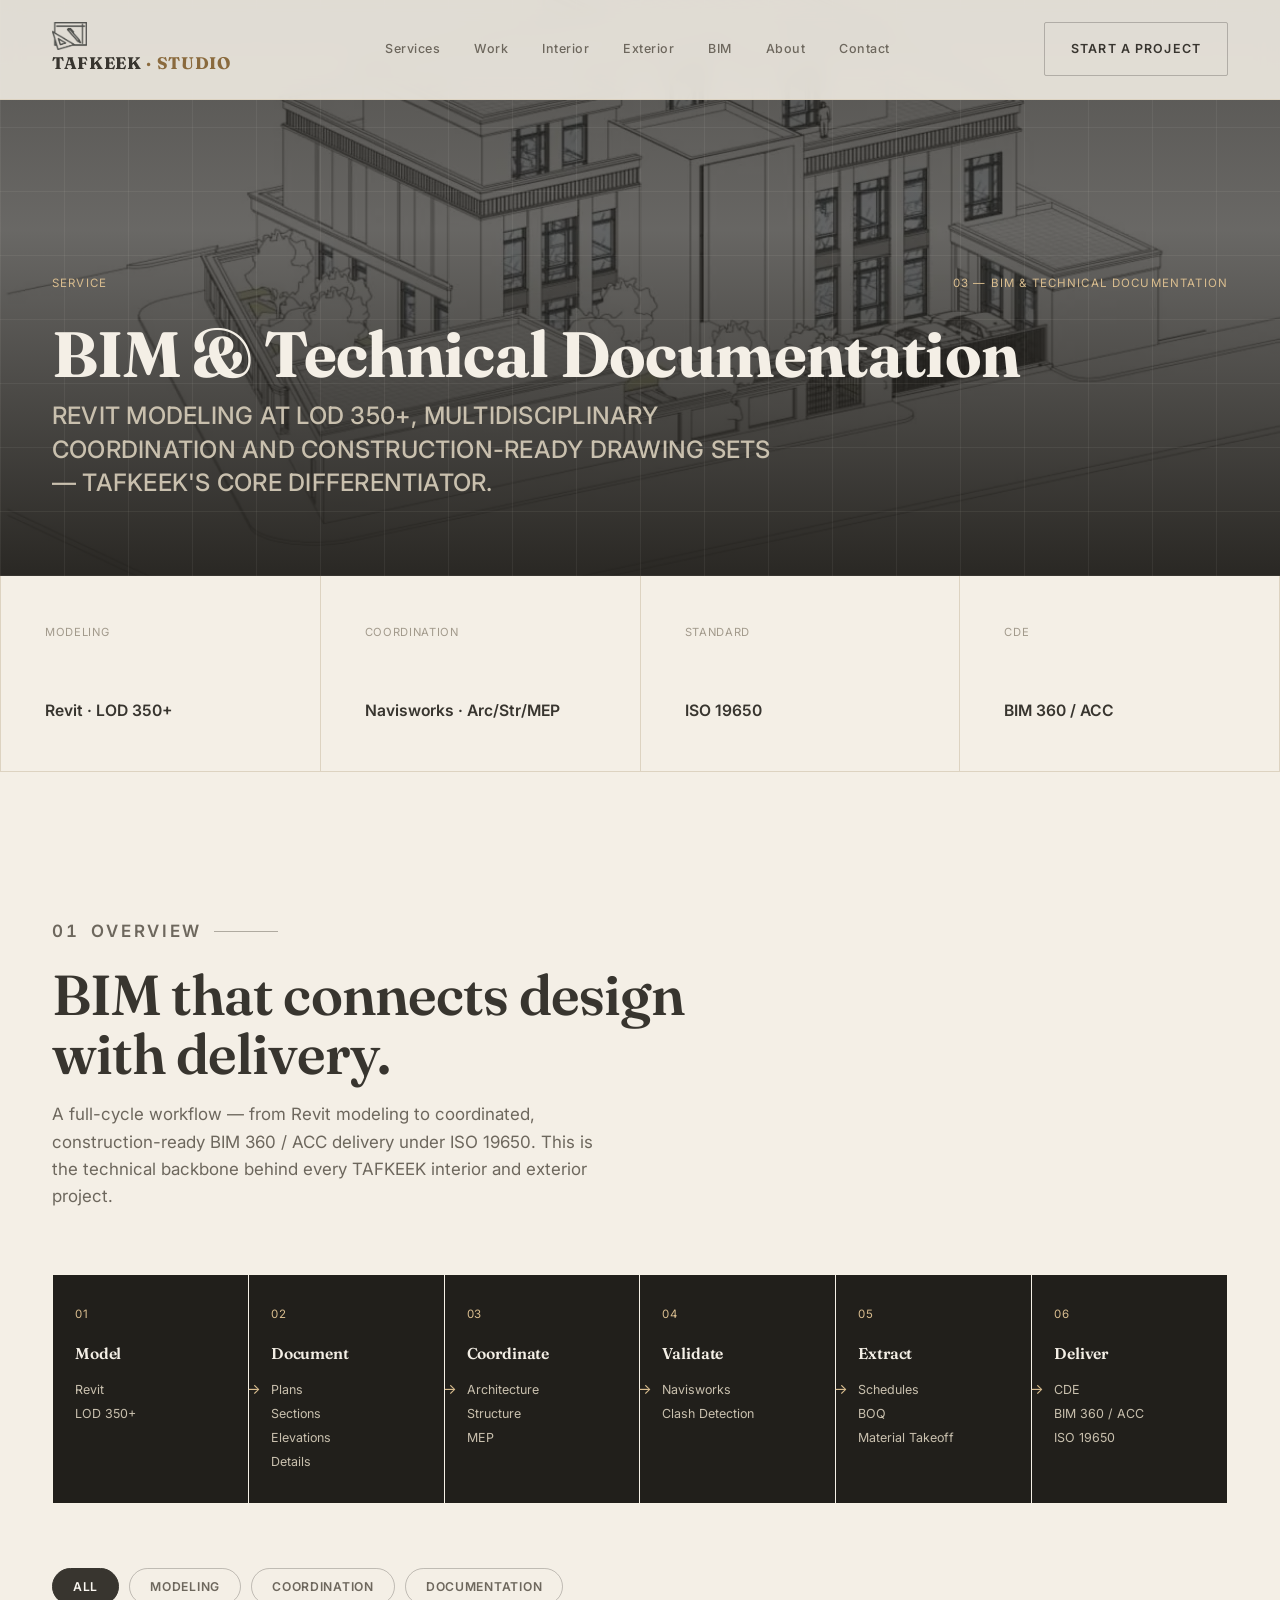
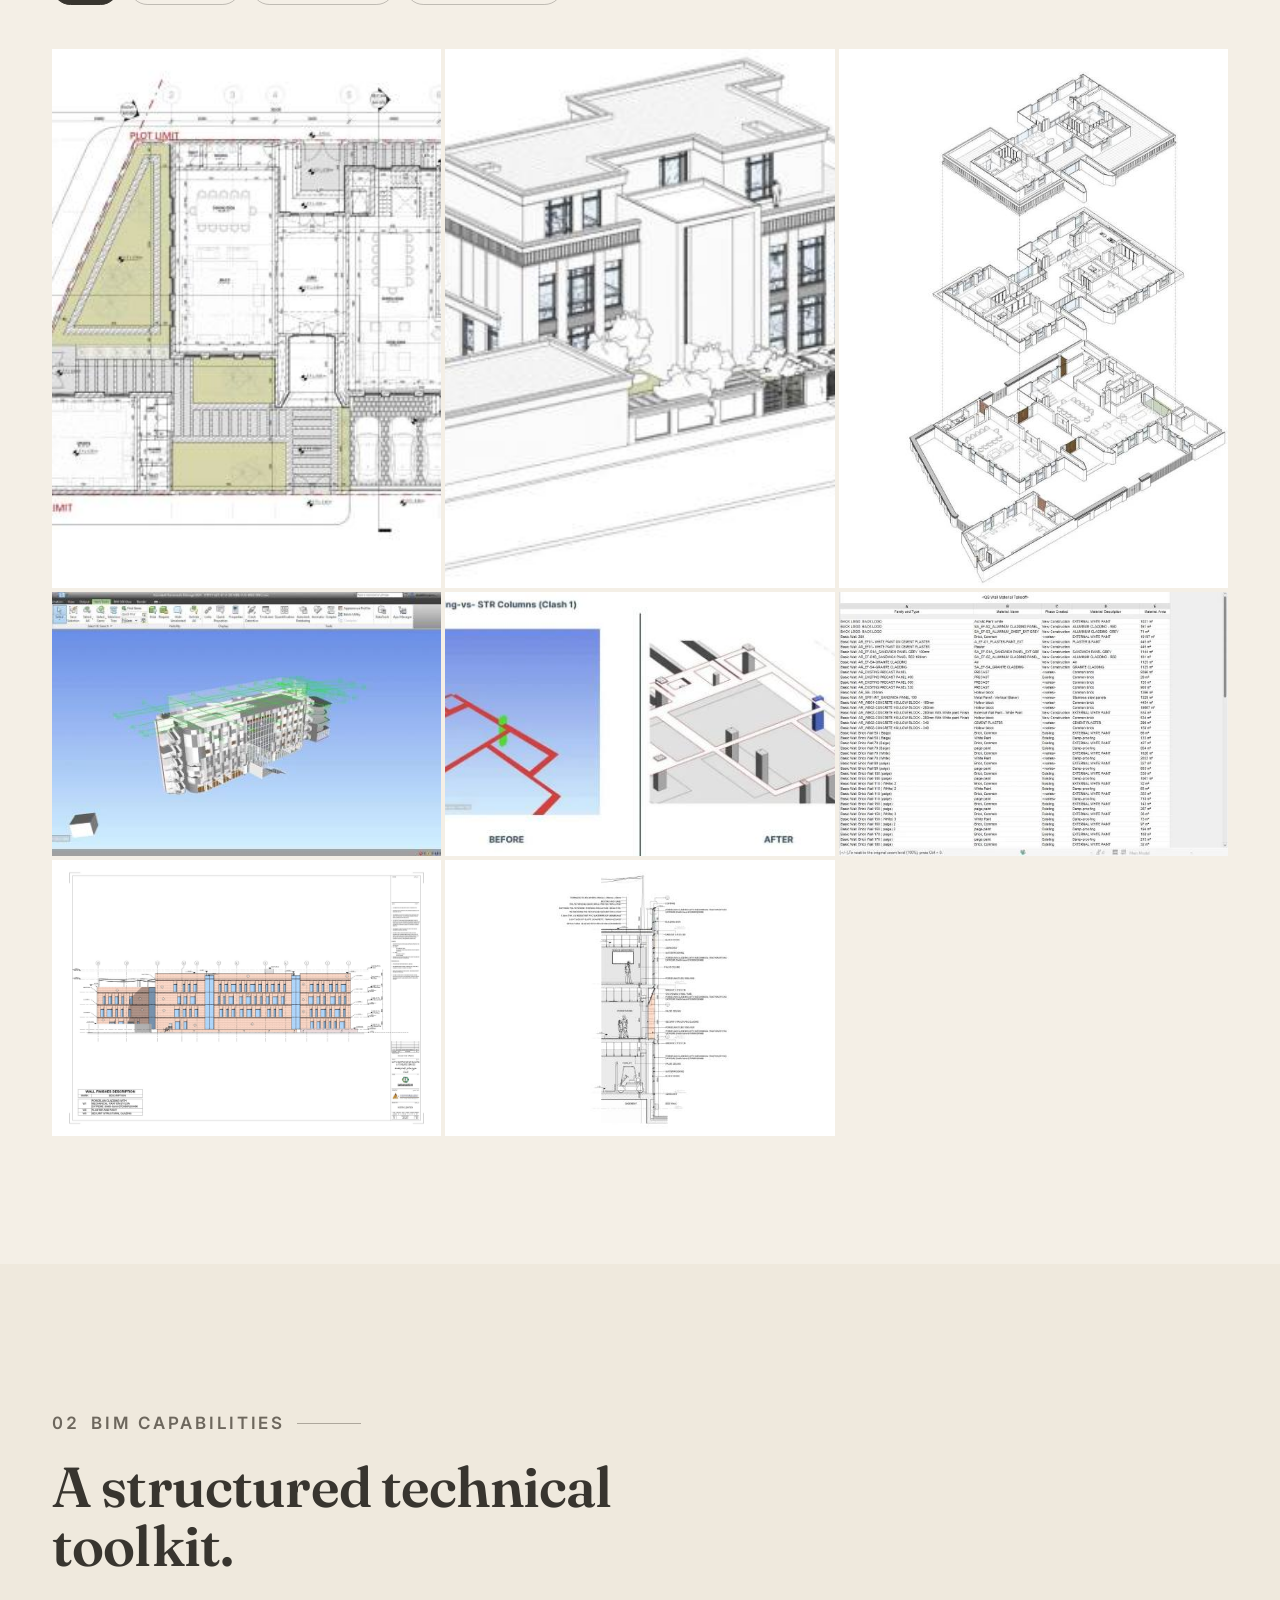
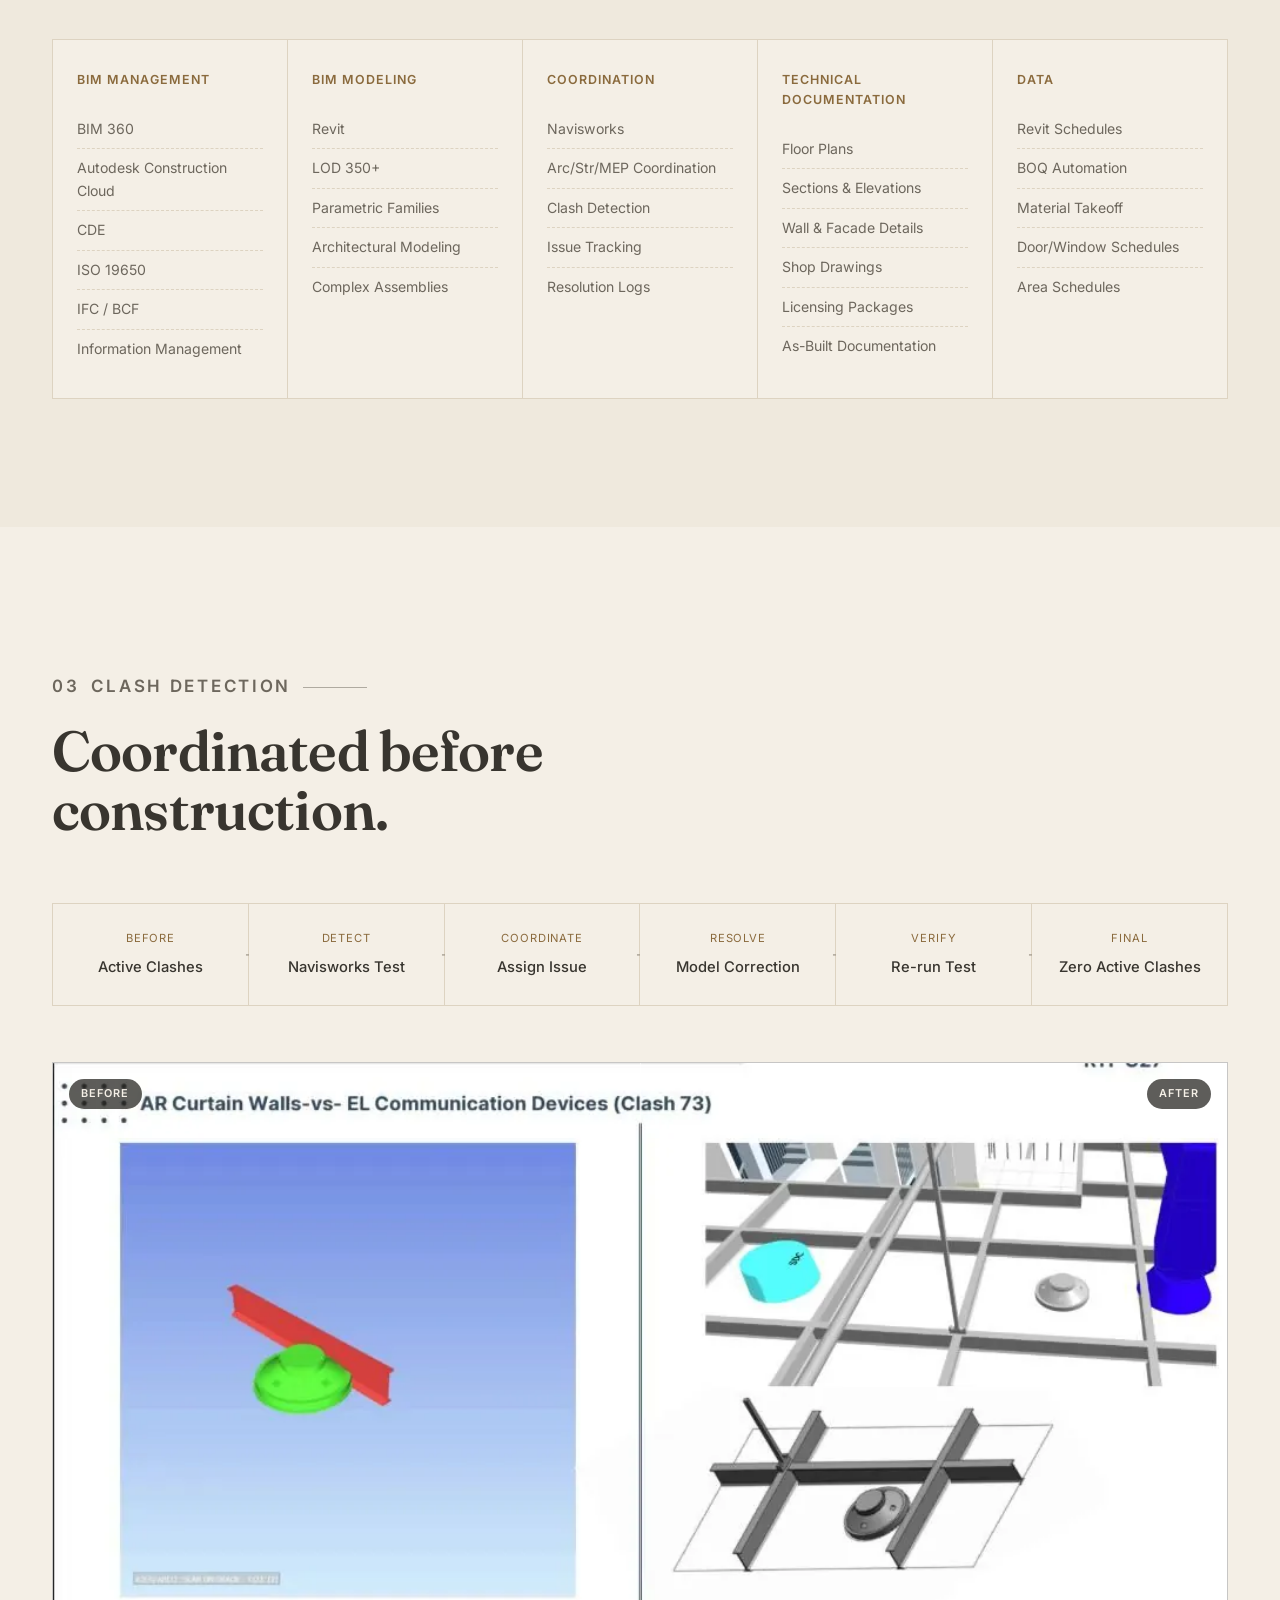
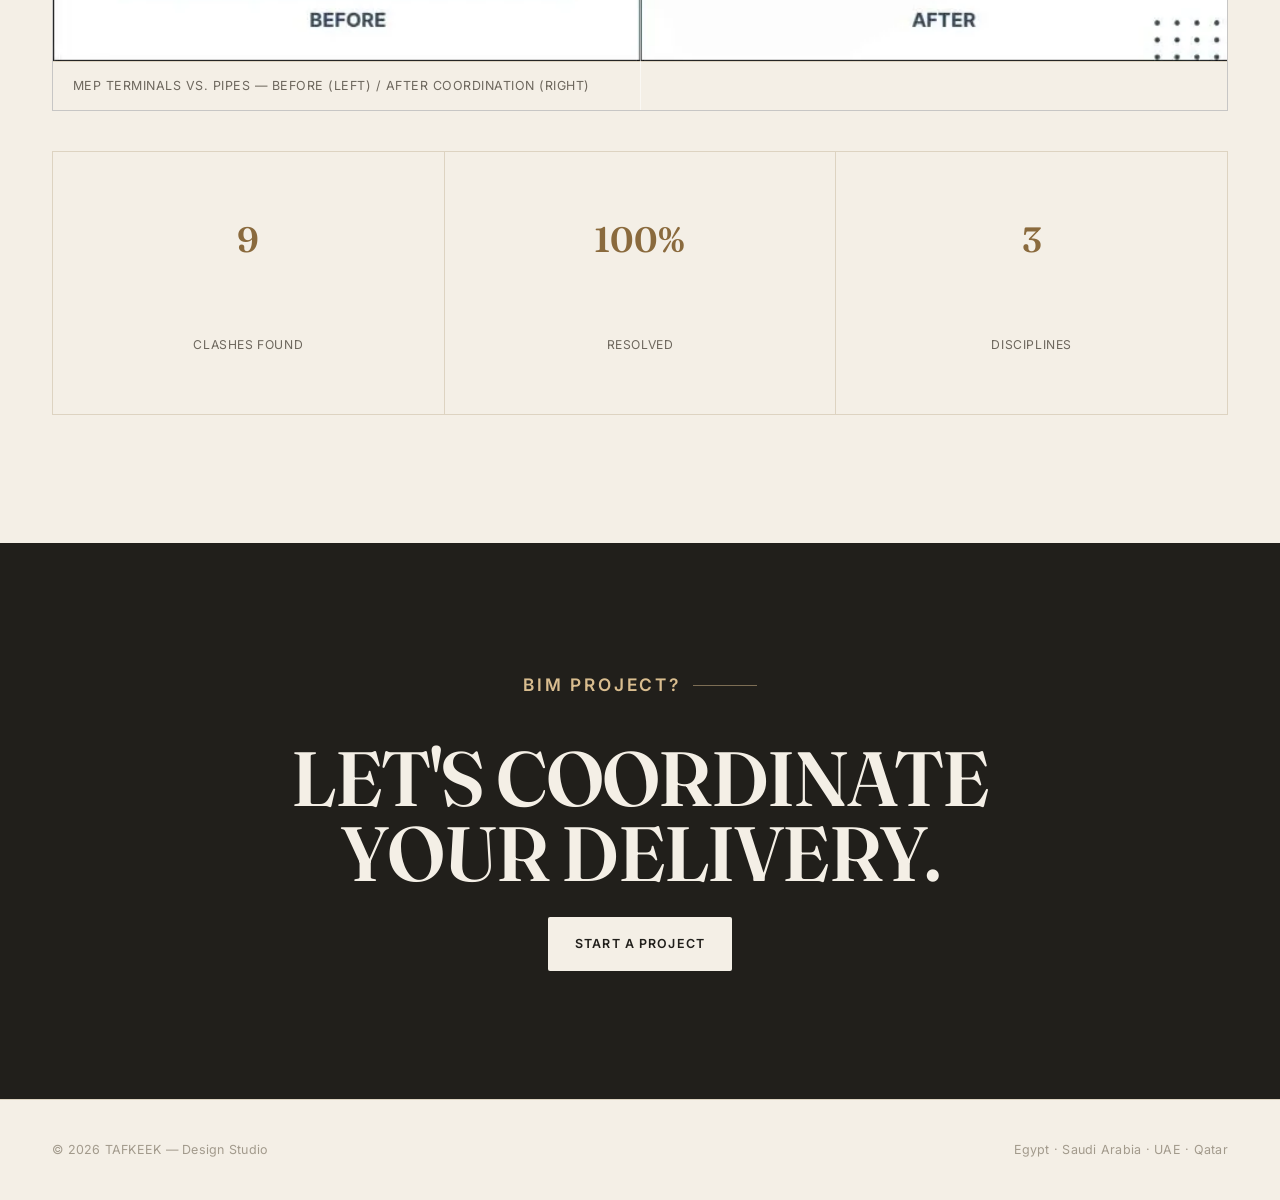
==== commit 3f2f2f28: "Cinematic polish for hero/BIM comparison, and real TAFKEEK favicon Inspired by GMX Digital's visual " ====
--- a/bim.html
+++ b/bim.html
@@ -154,6 +154,9 @@
       </div>
       <div class="clash-compare reveal-scale">
         <figure>
+          <span class="clash-tag clash-tag-before">Before</span>
+          <span class="clash-tag clash-tag-after">After</span>
+          <div class="clash-divider" aria-hidden="true"></div>
           <img decoding="async" loading="lazy" src="img/bim-clash-mep.webp" alt="Navisworks clash detection — MEP terminals versus pipes, shown before and after coordination">
           <figcaption>MEP Terminals vs. Pipes — Before (left) / After Coordination (right)</figcaption>
         </figure>
--- a/styles.css
+++ b/styles.css
@@ -147,6 +147,16 @@
   background-size:64px 64px;
 }
 .hero-inner{ position:relative; z-index:3; width:100%; padding-bottom:76px; }
+.hero-inner > *{ animation:heroFadeUp 1s cubic-bezier(.16,.84,.44,1) both; }
+.hero-inner > *:nth-child(1){ animation-delay:.05s; }
+.hero-inner > *:nth-child(2){ animation-delay:.18s; }
+.hero-inner > *:nth-child(3){ animation-delay:.28s; }
+.hero-inner > *:nth-child(4){ animation-delay:.28s; }
+.hero-inner > *:nth-child(5){ animation-delay:.38s; }
+.hero-inner > *:nth-child(6){ animation-delay:.5s; }
+.hero-inner > *:nth-child(7){ animation-delay:.62s; }
+@keyframes heroFadeUp{ from{ opacity:0; transform:translateY(26px); } to{ opacity:1; transform:translateY(0); } }
+@media (prefers-reduced-motion: reduce){ .hero-inner > *{ animation:none; } }
 .hero-top-line{ display:flex; justify-content:space-between; align-items:baseline; margin-bottom:30px; font-size:0.72rem; letter-spacing:0.1em; text-transform:uppercase; color:var(--bronze-soft); }
 .hero-name{ font-family:var(--font-display); font-size:clamp(2.4rem, 6vw, 5rem); line-height:0.98; letter-spacing:-0.01em; font-weight:700; color:var(--on-dark); margin-bottom:14px; }
 .hero-headline-sm{ font-size:clamp(1.05rem, 2.2vw, 1.5rem); line-height:1.4; letter-spacing:0.01em; font-weight:500; color:var(--on-dark-dim); text-transform:uppercase; max-width:48ch; font-family:var(--font); }
@@ -301,9 +311,34 @@
 @media (max-width:860px){ .clash-flow{ grid-template-columns:repeat(3,1fr); } .clash-step:nth-child(3)::after{ display:none; } }
 @media (max-width:560px){ .clash-flow{ grid-template-columns:1fr 1fr; } .clash-step:not(:last-child)::after{ display:none; } }
 .clash-compare{ margin-bottom:40px; border:1px solid var(--line-strong); background:#fff; }
-.clash-compare figure{ position:relative; }
-.clash-compare img{ width:100%; display:block; }
+.clash-compare figure{ position:relative; overflow:hidden; }
+.clash-compare img{
+  width:100%; display:block;
+  clip-path:inset(0 100% 0 0);
+  transition:clip-path 1.5s cubic-bezier(.16,.84,.44,1) .2s;
+}
+.clash-compare.in-view img{ clip-path:inset(0 0 0 0); }
 .clash-compare figcaption{ padding:14px 20px; font-size:0.78rem; letter-spacing:0.04em; text-transform:uppercase; color:var(--text-dim); border-top:1px solid var(--line); background:var(--cream); }
+.clash-tag{
+  position:absolute; top:16px; z-index:2;
+  font-size:0.68rem; font-weight:600; letter-spacing:0.1em; text-transform:uppercase;
+  color:var(--on-dark); background:rgba(33,31,27,0.72); padding:6px 12px; border-radius:999px;
+  opacity:0; transition:opacity .5s ease 1.2s;
+}
+.clash-tag-before{ left:16px; }
+.clash-tag-after{ right:16px; }
+.clash-compare.in-view .clash-tag{ opacity:1; }
+.clash-divider{
+  position:absolute; top:0; bottom:0; left:50%; width:1px; z-index:2;
+  background:rgba(255,255,255,0.55); transform:scaleY(0); transform-origin:top;
+  transition:transform 1.1s cubic-bezier(.16,.84,.44,1) .2s;
+}
+.clash-compare.in-view .clash-divider{ transform:scaleY(1); }
+@media (prefers-reduced-motion: reduce){
+  .clash-compare img{ clip-path:inset(0 0 0 0); transition:none; }
+  .clash-tag{ opacity:1; transition:none; }
+  .clash-divider{ transform:scaleY(1); transition:none; }
+}
 .clash-stats{ display:grid; grid-template-columns:repeat(3,1fr); gap:1px; background:var(--line); border:1px solid var(--line); }
 .clash-stats div{ background:var(--cream); padding:30px; text-align:center; }
 .clash-stats .num{ font-family:var(--font-display); font-size:2.2rem; font-weight:600; color:var(--gold-deep); }
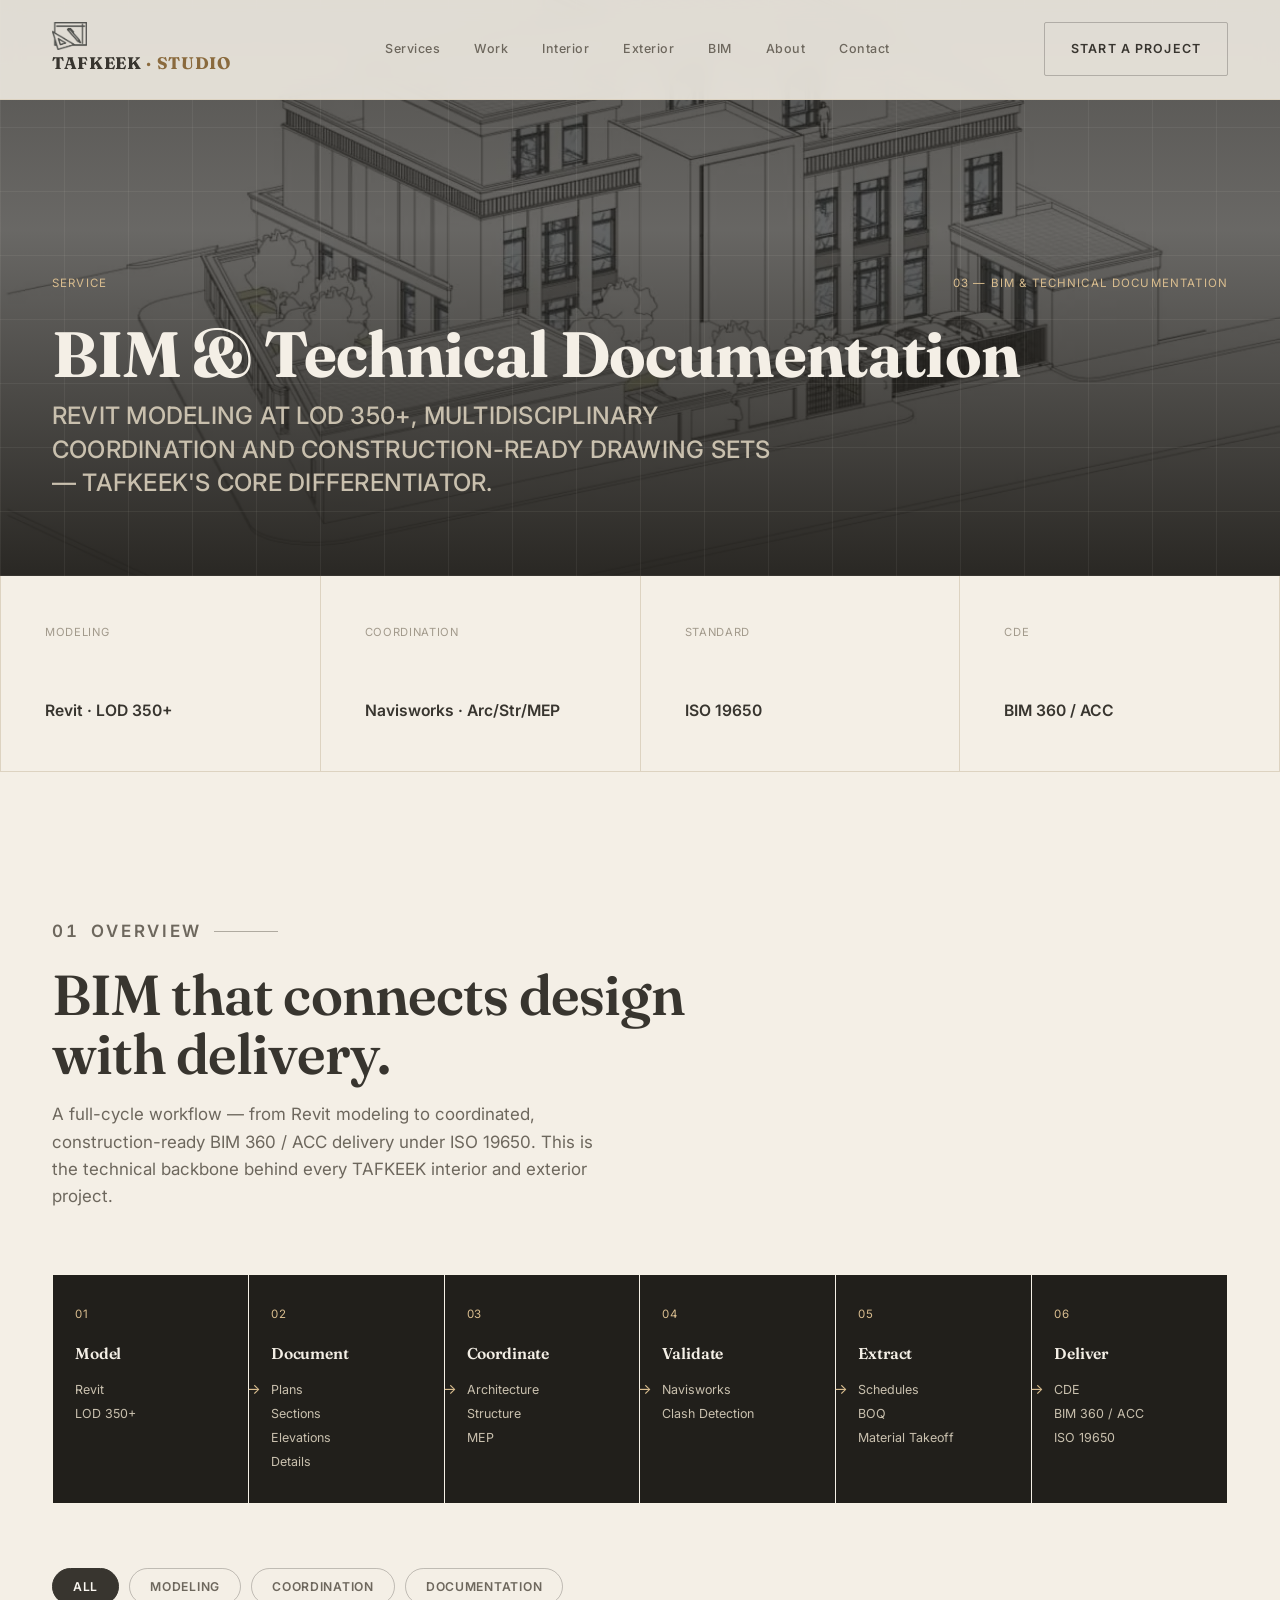
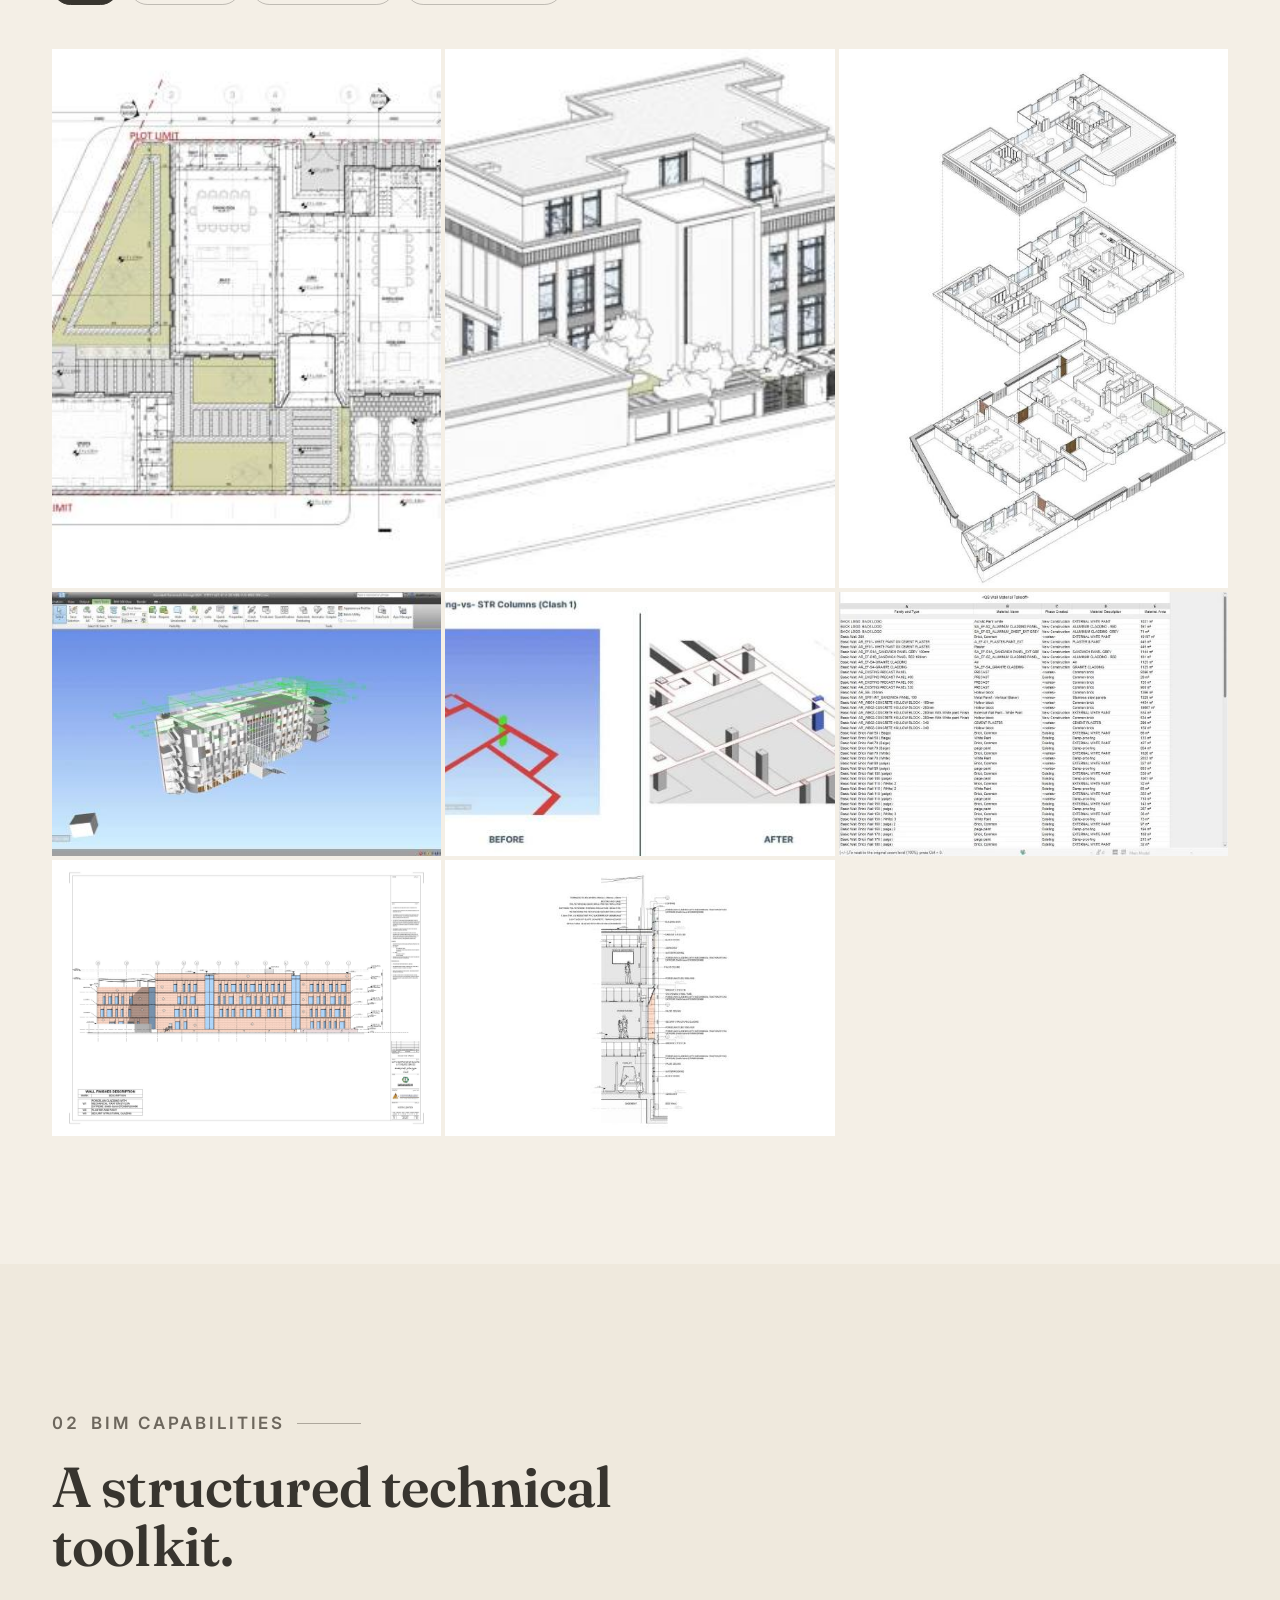
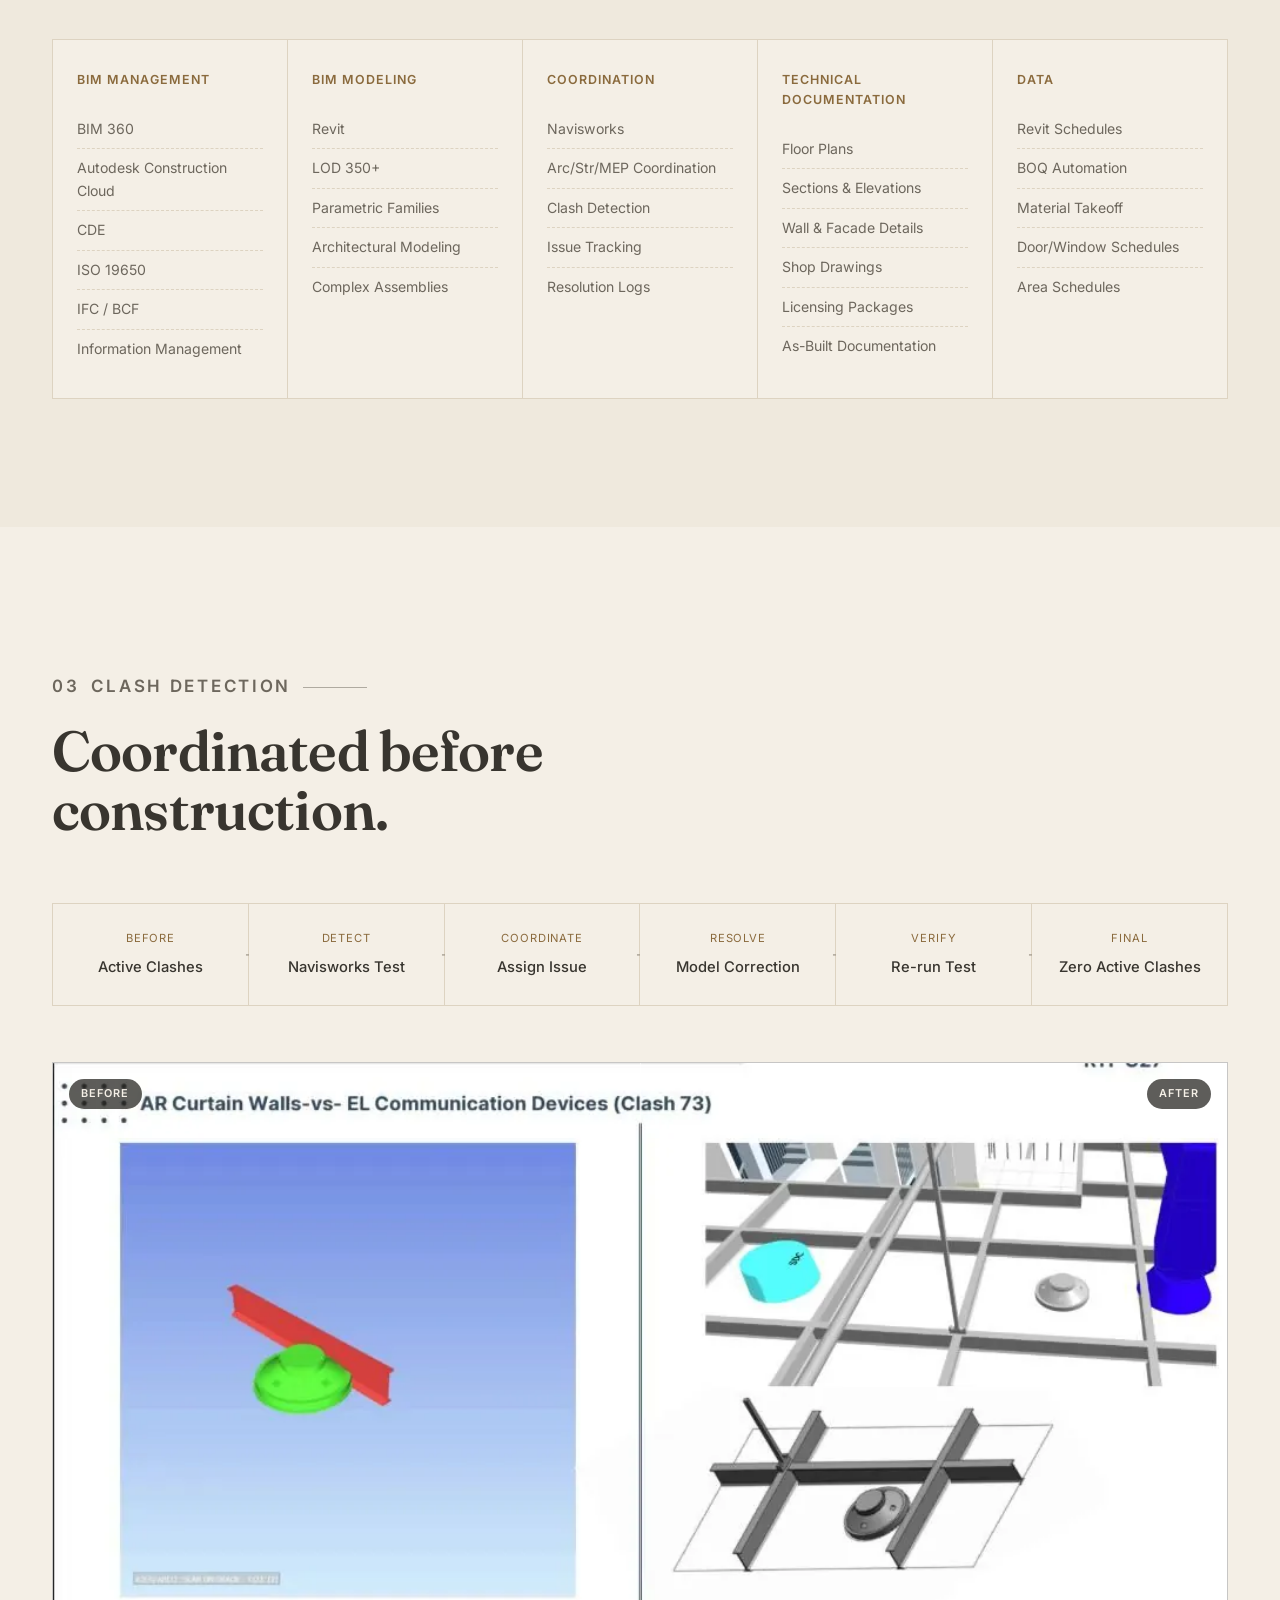
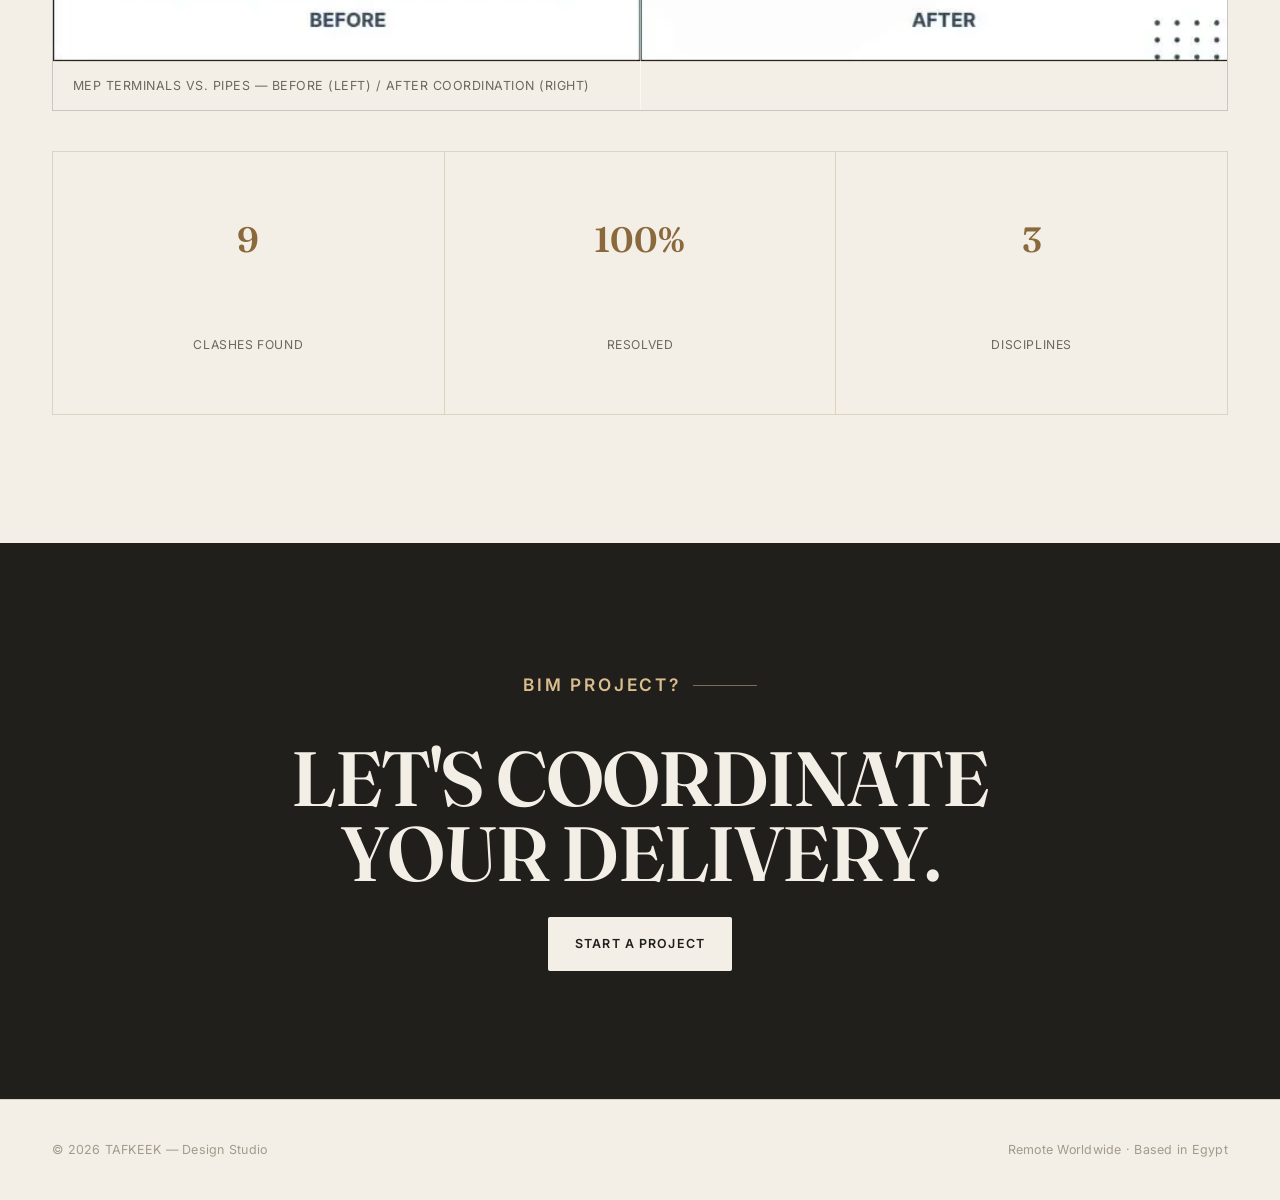
==== commit 86b41deb: "Reposition coverage as Remote Worldwide, not regional-only Client direction: TAFKEEK's work is not t" ====
--- a/bim.html
+++ b/bim.html
@@ -184,7 +184,7 @@
 <footer>
   <div class="wrap footer-inner">
     <p>&copy; <span id="year"></span> TAFKEEK — Design Studio</p>
-    <p>Egypt · Saudi Arabia · UAE · Qatar</p>
+    <p>Remote Worldwide · Based in Egypt</p>
   </div>
 </footer>
 
--- a/styles.css
+++ b/styles.css
@@ -158,6 +158,7 @@
 @keyframes heroFadeUp{ from{ opacity:0; transform:translateY(26px); } to{ opacity:1; transform:translateY(0); } }
 @media (prefers-reduced-motion: reduce){ .hero-inner > *{ animation:none; } }
 .hero-top-line{ display:flex; justify-content:space-between; align-items:baseline; margin-bottom:30px; font-size:0.72rem; letter-spacing:0.1em; text-transform:uppercase; color:var(--bronze-soft); }
+.hero-mark{ height:44px; width:auto; margin-bottom:16px; filter:brightness(0) invert(1); opacity:0.92; }
 .hero-name{ font-family:var(--font-display); font-size:clamp(2.4rem, 6vw, 5rem); line-height:0.98; letter-spacing:-0.01em; font-weight:700; color:var(--on-dark); margin-bottom:14px; }
 .hero-headline-sm{ font-size:clamp(1.05rem, 2.2vw, 1.5rem); line-height:1.4; letter-spacing:0.01em; font-weight:500; color:var(--on-dark-dim); text-transform:uppercase; max-width:48ch; font-family:var(--font); }
 .hero-headline-sm .dim{ color:var(--on-dark-dim); opacity:0.5; margin:0 2px; }
@@ -175,11 +176,17 @@
 
 /* Stats strip */
 .stats-strip{ background:var(--charcoal-2); color:var(--on-dark); border-top:1px solid var(--on-dark-line); }
-.stats-row{ display:grid; grid-template-columns:repeat(4,1fr); }
-.stats-row div{ padding:36px 32px; border-left:1px solid var(--on-dark-line); }
+.stats-row{ display:grid; grid-template-columns:repeat(4, minmax(0,1fr)); }
+.stats-row div{ padding:36px 32px; border-left:1px solid var(--on-dark-line); min-width:0; }
 .stats-row div:first-child{ border-left:none; }
 .stat-num{ font-family:var(--font-display); font-size:2.1rem; font-weight:600; letter-spacing:-0.01em; font-variant-numeric:tabular-nums; }
 .stat-lbl{ font-size:0.74rem; letter-spacing:0.05em; text-transform:uppercase; color:var(--on-dark-dim); margin-top:8px; }
+@media (max-width:640px){
+  .stats-row{ grid-template-columns:repeat(2, minmax(0,1fr)); }
+  .stats-row div{ padding:24px 20px; border-left:1px solid var(--on-dark-line); border-top:none; }
+  .stats-row div:nth-child(odd){ border-left:none; }
+  .stats-row div:nth-child(n+3){ border-top:1px solid var(--on-dark-line); }
+}
 
 /* Services / pillars grid */
 .services-grid{ display:grid; grid-template-columns:repeat(3,1fr); gap:1px; background:var(--line); border:1px solid var(--line); }
@@ -354,6 +361,19 @@
 @media (max-width:860px){ .why-grid{ grid-template-columns:1fr 1fr; } }
 @media (max-width:560px){ .why-grid{ grid-template-columns:1fr; } }
 
+/* Testimonials */
+.testimonial-grid{ display:grid; grid-template-columns:repeat(3, minmax(0,1fr)); gap:1px; background:var(--line); border:1px solid var(--line); }
+@media (max-width:860px){ .testimonial-grid{ grid-template-columns:repeat(2, minmax(0,1fr)); } }
+@media (max-width:560px){ .testimonial-grid{ grid-template-columns:1fr; } }
+
+/* About */
+.about-grid{ display:grid; grid-template-columns:0.9fr 1.1fr; gap:64px; align-items:start; }
+.about-facts-col{ max-width:280px; }
+@media (max-width:860px){
+  .about-grid{ grid-template-columns:1fr; gap:32px; }
+  .about-facts-col{ max-width:none; }
+}
+
 /* CTA */
 .cta-block{ text-align:center; }
 .cta-block .display-xl{ margin-bottom:26px; }
